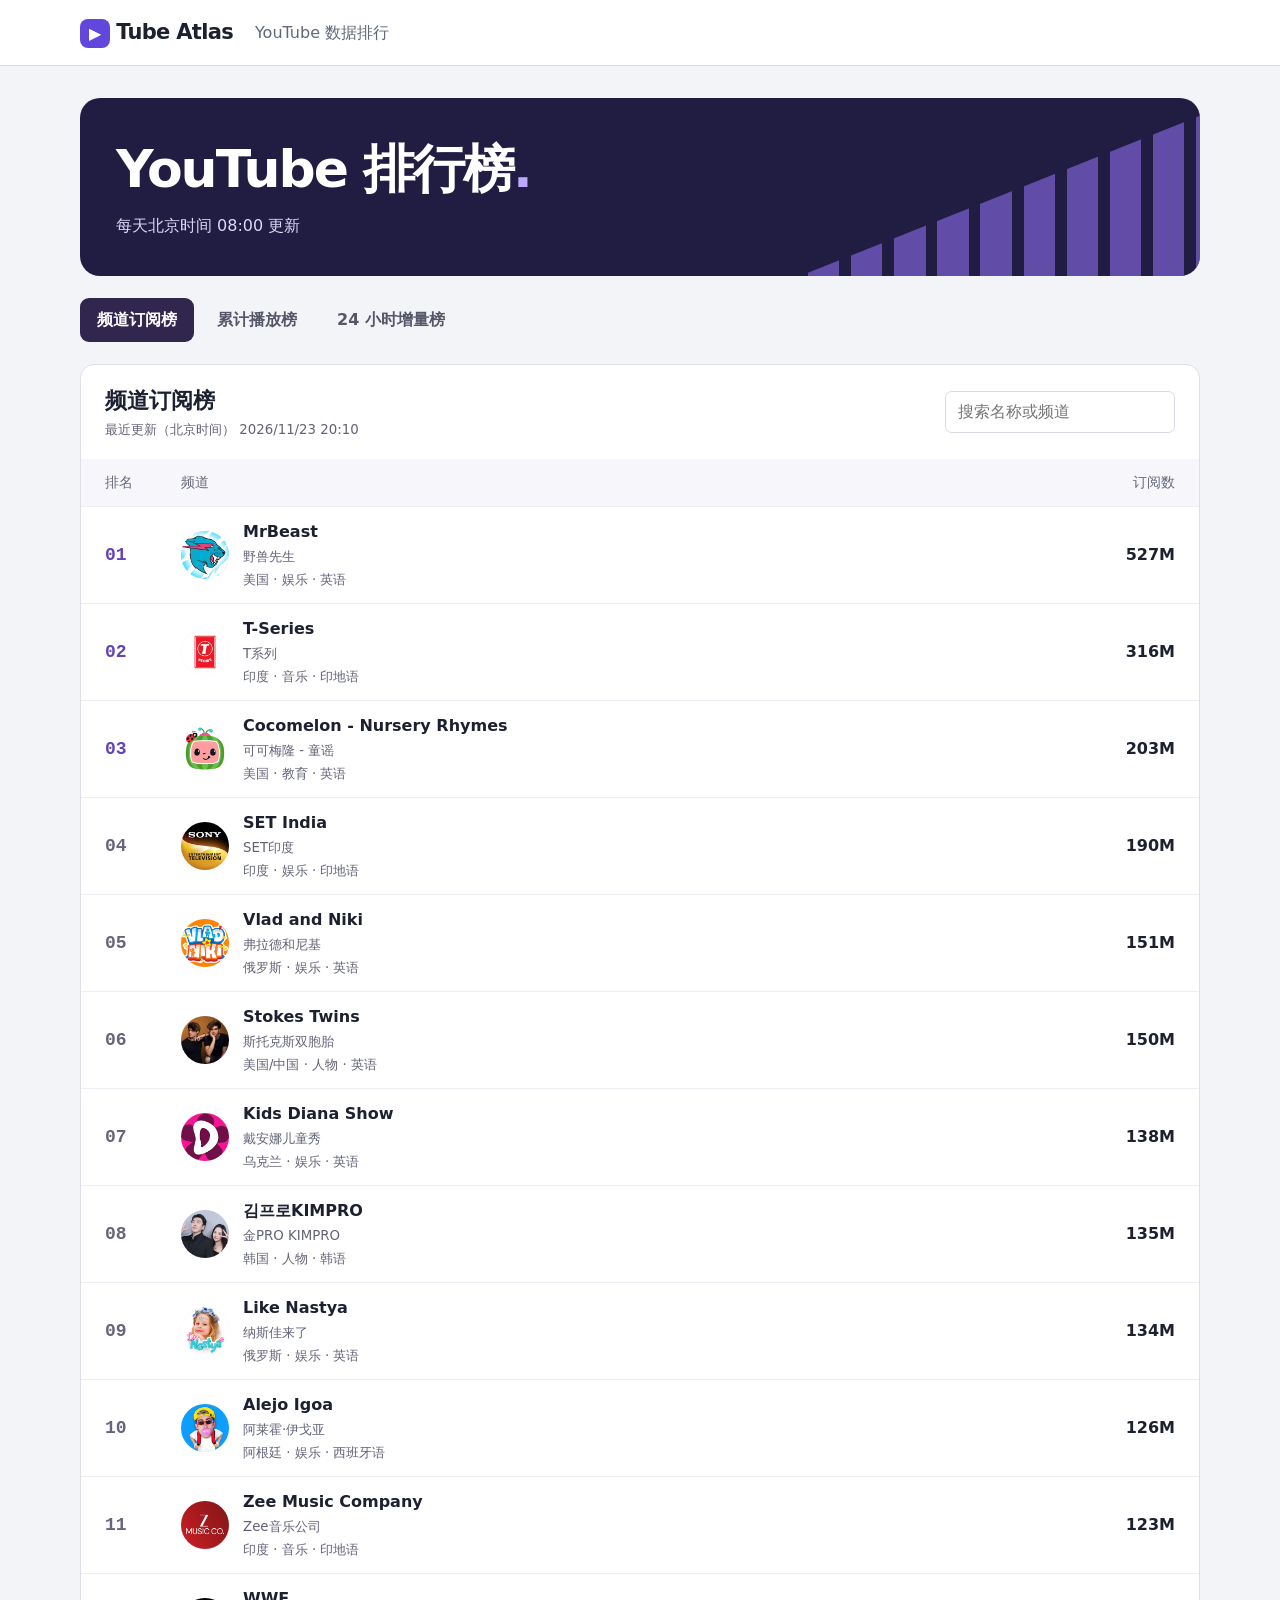
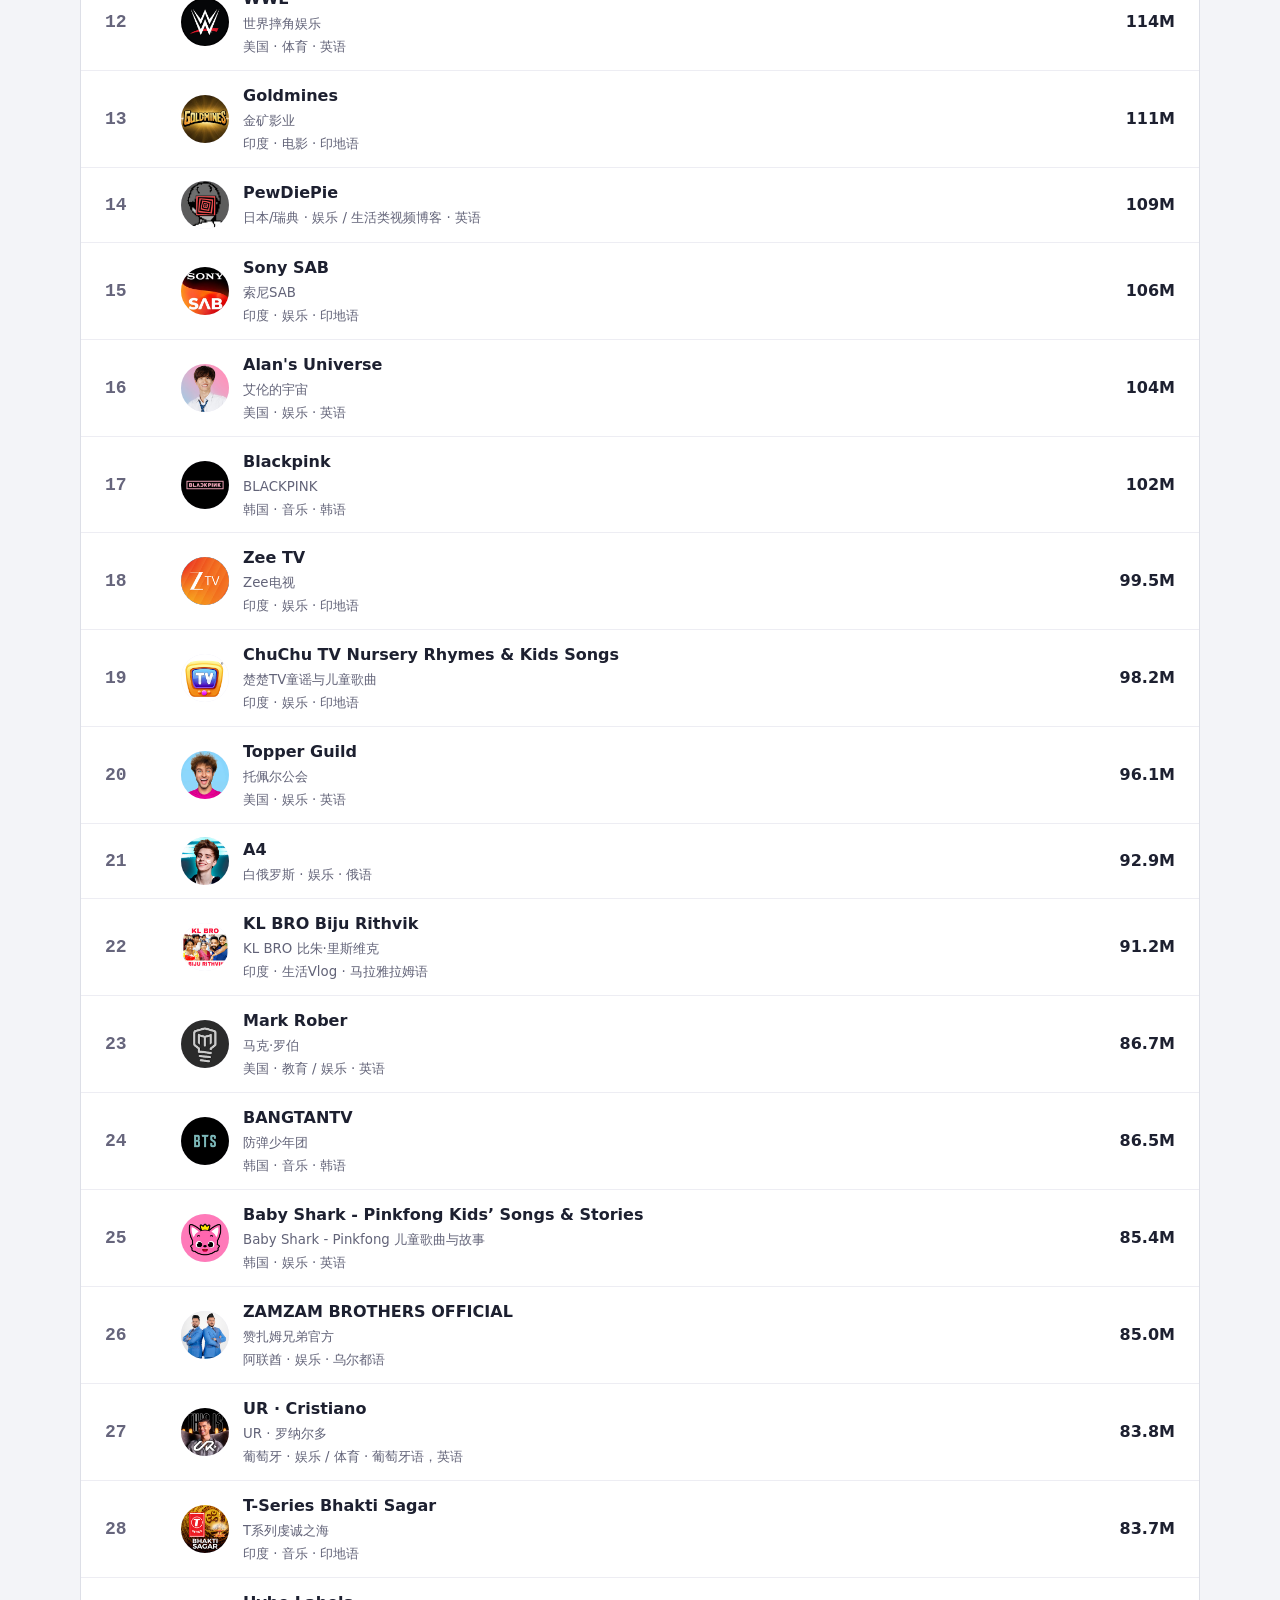
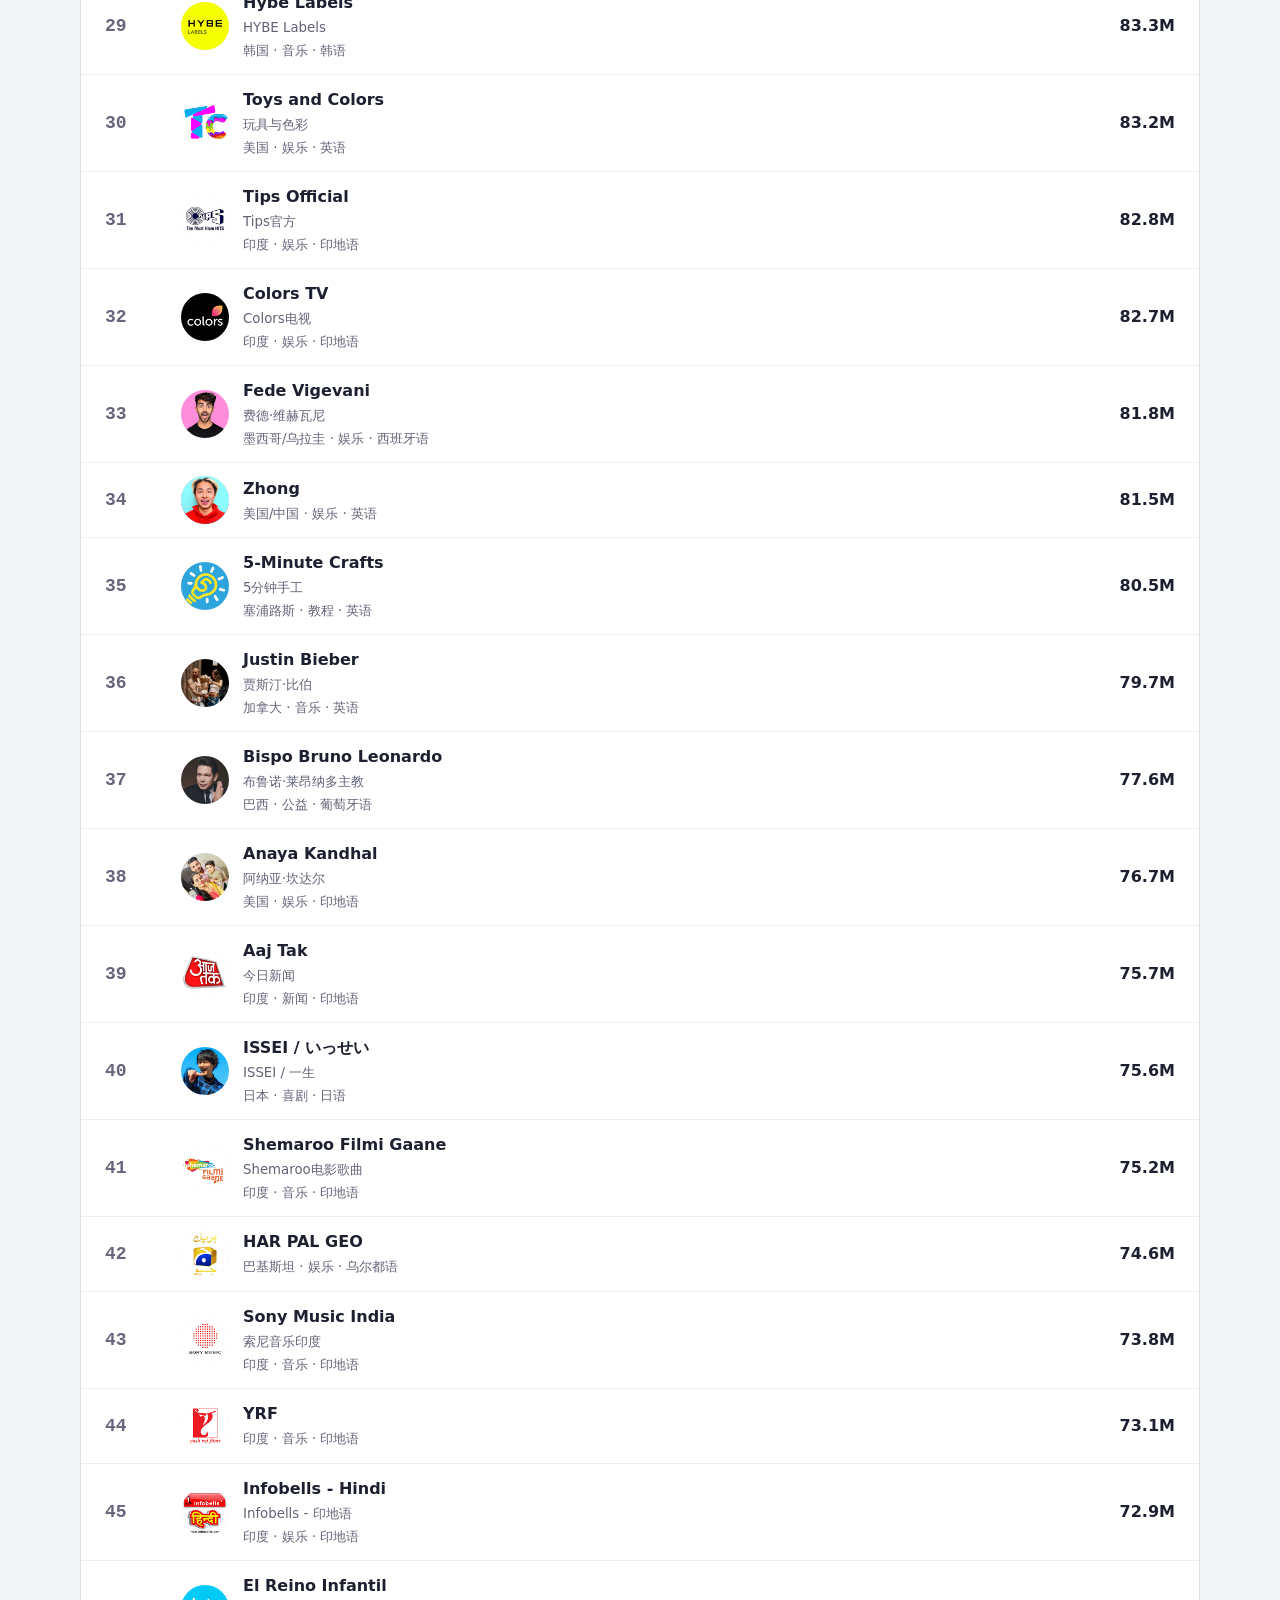
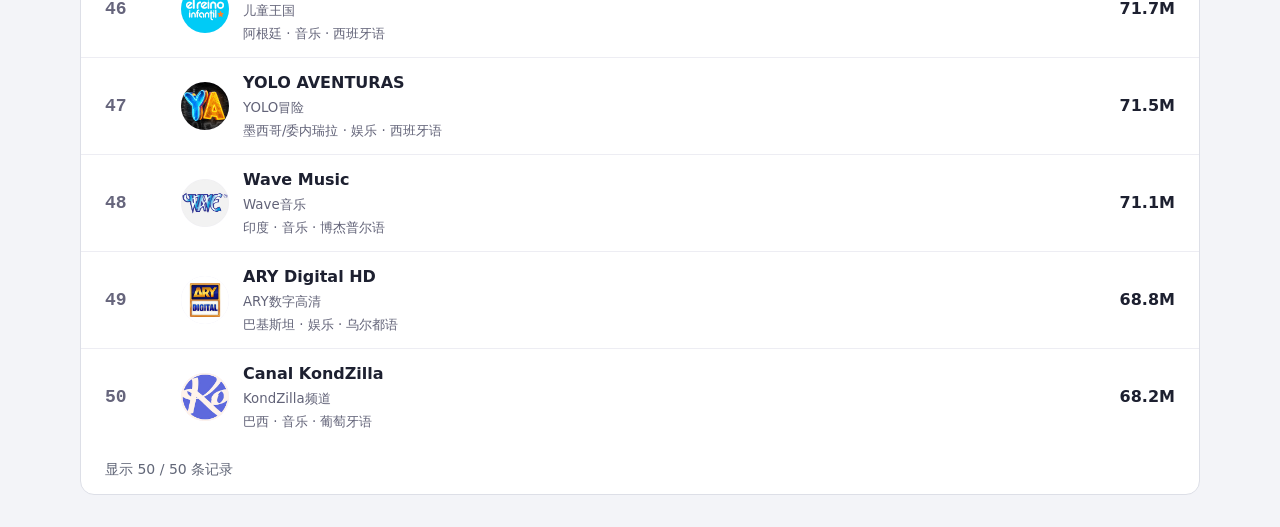
==== index.html @ 56dedc5b "Publish rankings" ====
<!doctype html>
<html lang="zh-CN"><meta charset="utf-8"><meta name="viewport" content="width=device-width,initial-scale=1"><title>Tube Atlas · YouTube 排行榜</title><link rel="stylesheet" href="style.css">
<header><b class="brand"><i>▶</i> Tube Atlas</b><span>YouTube 数据排行</span></header>
<main><section class="intro"><div><h1>YouTube 排行榜<span>.</span></h1><p>每天北京时间 08:00 更新</p></div><div class="bars" aria-hidden="true"></div></section>
<nav aria-label="选择榜单"><button data-board="channels" aria-pressed="true">频道订阅榜</button><button data-board="videos">累计播放榜</button><button data-board="daily">24 小时增量榜</button></nav>
<section class="panel"><div class="tools"><div><h2 id="heading">频道订阅榜</h2><small id="updated"></small></div><input type="search" id="search" aria-label="搜索当前榜单" placeholder="搜索名称或频道"></div><div class="labels"><span>排名</span><span id="itemLabel">频道</span><span id="metric">订阅数</span></div><div id="rows"></div><p role="status" id="status"></p></section></main>
<script src="app.js" defer></script></html>
---- style.css ----
*{box-sizing:border-box}body{margin:0;color:#1d2030;background:#f3f4f8;font:16px/1.5 system-ui,"Microsoft YaHei",sans-serif}header{height:66px;background:white;border-bottom:1px solid #dadce5;display:flex;align-items:center;gap:22px;padding:0 max(5vw,calc((100vw - 1120px)/2));white-space:nowrap}header span,p,#status{color:#626778}.brand{font-size:21px;letter-spacing:-.7px}.brand i{font:16px system-ui;color:white;background:#6247dc;padding:5px 9px;border-radius:8px}main{max-width:1160px;margin:auto;padding:32px 20px}.intro{position:relative;overflow:hidden;isolation:isolate;background:#211c42;color:white;border-radius:20px;padding:32px 36px}.intro p{color:#ddd8f5;margin:6px 0}.intro h1{font-size:clamp(30px,5vw,52px);letter-spacing:-2px;margin:0}.intro h1 span{color:#bda8ff}.bars{position:absolute;z-index:-1;inset:10% 0 0 65%;background:repeating-linear-gradient(90deg,#8466df 0 8%,transparent 8% 11%);clip-path:polygon(0 98%,100% 0,100% 100%,0 100%);opacity:.65}nav{display:flex;gap:6px;margin:22px 0}button,input{font:inherit}button{cursor:pointer;padding:10px 17px;background:transparent;color:#555769;border:0;border-radius:9px;font-weight:600}button[aria-pressed=true]{background:#30264e;color:white}.panel{background:white;border:1px solid #dddfe7;border-radius:14px;overflow:hidden}.tools{padding:19px 24px;display:flex;align-items:center;justify-content:space-between;gap:12px}h2{font-size:22px;margin:0}input{min-width:0;width:230px;border:1px solid #d9dae4;border-radius:7px;padding:8px 12px}.labels,.row{display:grid;grid-template-columns:64px minmax(0,1fr) minmax(112px,18%);gap:12px;align-items:center;padding:13px 24px}.labels{background:#f7f7fb;font-size:14px;color:#67687c}.row{border-top:1px solid #ededf3}.row strong,.labels span:last-child{text-align:right}.row strong{font-variant-numeric:tabular-nums}.rank{font:bold 18px monospace;color:#66657c}.row:nth-child(-n+3) .rank{color:#6443b8}.name{font-weight:650;color:inherit;text-decoration:none;overflow-wrap:anywhere}.name:hover{text-decoration:underline}small{display:block;color:#626378;overflow-wrap:anywhere;margin-top:3px}#status{font-size:14px;padding:0 24px}@media(max-width:620px){main{padding:16px 10px}.intro{padding:22px}.bars{opacity:.25}.tools{align-items:stretch;flex-direction:column}input{width:100%}button{font-size:14px;padding:9px}.row,.labels{padding:11px;grid-template-columns:28px minmax(0,1fr) auto;gap:7px}.row strong{font-size:14px}.rank{font-size:15px}}
.entry{display:flex;align-items:center;gap:14px;min-width:0}
.caption{min-width:0}
.thumb{position:relative;display:grid;place-items:center;flex:none;overflow:hidden;border-radius:7px;background:#eeebfa;color:#665698;font-weight:650}
.thumb img{position:absolute;inset:0;width:100%;height:100%;object-fit:cover}
.avatar{width:48px;height:48px;border-radius:50%}
.cover{width:96px;aspect-ratio:16/9}
@media(max-width:620px){.entry{gap:8px}.avatar{width:32px;height:32px}.cover{width:54px}}
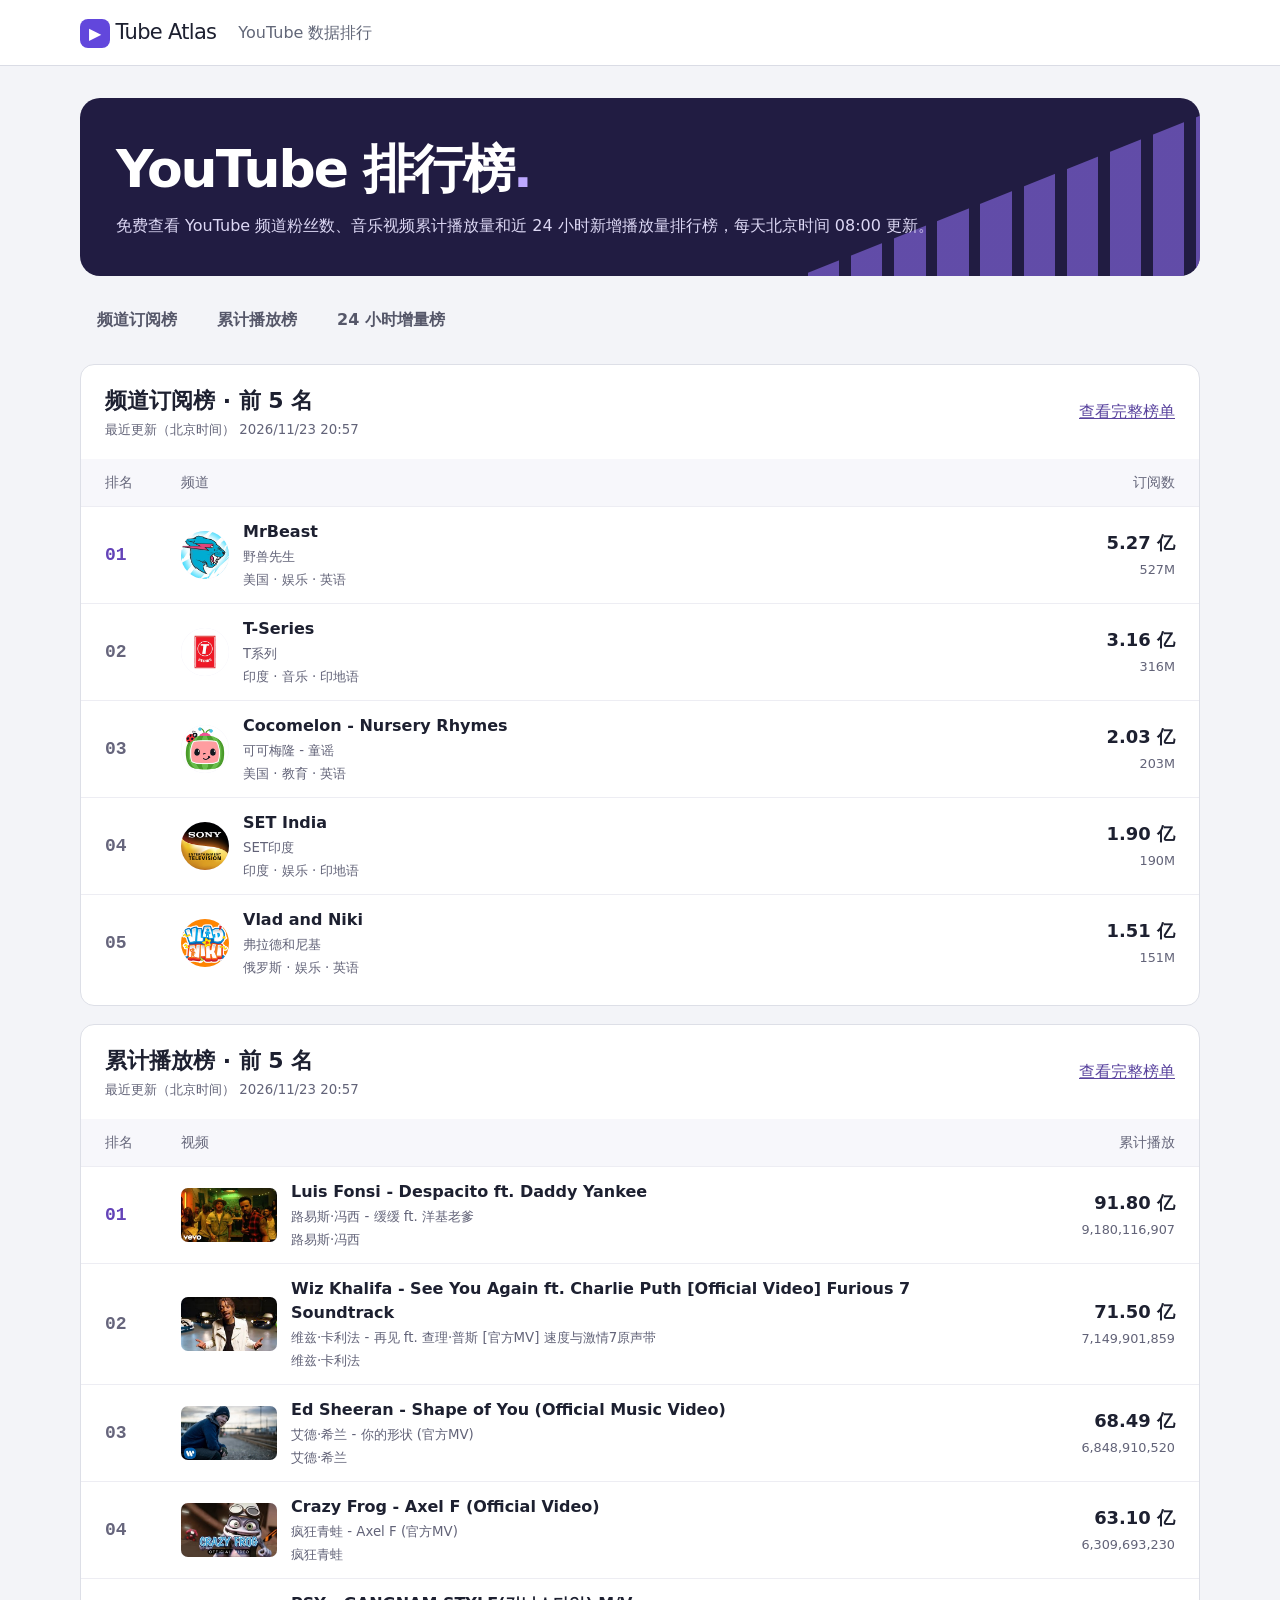
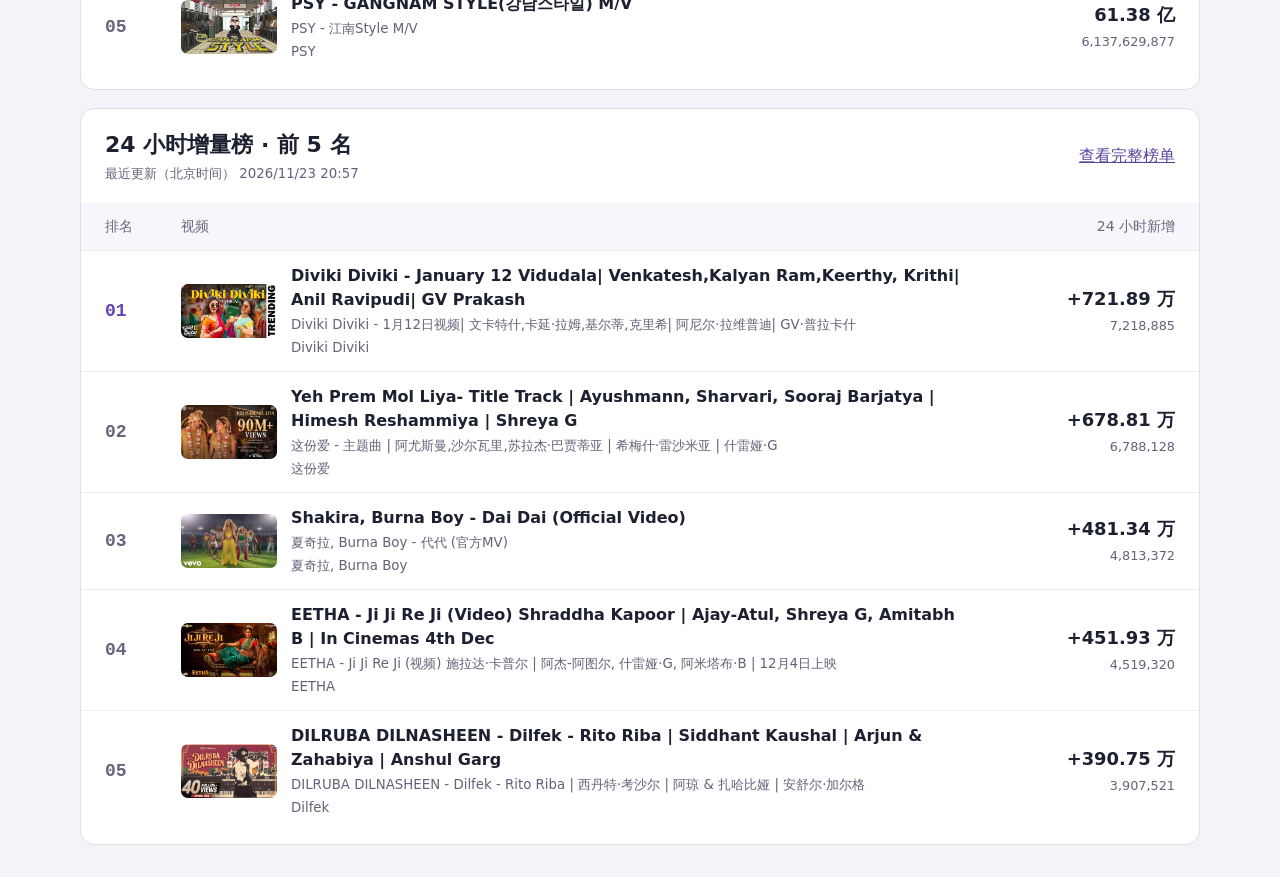
==== commit c9705c27: "Publish rankings" ====
--- a/index.html
+++ b/index.html
@@ -1,7 +1,79 @@
 <!doctype html>
-<html lang="zh-CN"><meta charset="utf-8"><meta name="viewport" content="width=device-width,initial-scale=1"><title>Tube Atlas · YouTube 排行榜</title><link rel="stylesheet" href="style.css">
-<header><b class="brand"><i>▶</i> Tube Atlas</b><span>YouTube 数据排行</span></header>
-<main><section class="intro"><div><h1>YouTube 排行榜<span>.</span></h1><p>每天北京时间 08:00 更新</p></div><div class="bars" aria-hidden="true"></div></section>
-<nav aria-label="选择榜单"><button data-board="channels" aria-pressed="true">频道订阅榜</button><button data-board="videos">累计播放榜</button><button data-board="daily">24 小时增量榜</button></nav>
-<section class="panel"><div class="tools"><div><h2 id="heading">频道订阅榜</h2><small id="updated"></small></div><input type="search" id="search" aria-label="搜索当前榜单" placeholder="搜索名称或频道"></div><div class="labels"><span>排名</span><span id="itemLabel">频道</span><span id="metric">订阅数</span></div><div id="rows"></div><p role="status" id="status"></p></section></main>
-<script src="app.js" defer></script></html>
+<html lang="zh-CN"><head><meta charset="utf-8"><meta name="viewport" content="width=device-width,initial-scale=1">
+<title>YouTube 排行榜｜频道订阅数、音乐视频播放量与每日增量 | Tube Atlas</title><meta name="description" content="免费查看 YouTube 频道粉丝数、音乐视频累计播放量和近 24 小时新增播放量排行榜，每天北京时间 08:00 更新。"><link rel="canonical" href="https://wlsjr.github.io/youtube_rank_site/">
+<link rel="stylesheet" href="style.css"><script src="app.js" defer></script></head><body>
+<header><a class="brand" href="./"><i>▶</i> Tube Atlas</a><span>YouTube 数据排行</span></header><main>
+<section class="intro"><div><h1>YouTube 排行榜<span>.</span></h1><p>免费查看 YouTube 频道粉丝数、音乐视频累计播放量和近 24 小时新增播放量排行榜，每天北京时间 08:00 更新。</p></div><div class="bars" aria-hidden="true"></div></section>
+<nav aria-label="选择榜单"><a href="channels.html">频道订阅榜</a><a href="videos.html">累计播放榜</a><a href="daily.html">24 小时增量榜</a></nav><section class="panel"><div class="tools"><div><h2><a href="channels.html">频道订阅榜 · 前 5 名</a></h2>
+<small>最近更新（北京时间） <time datetime="2026-11-23T20:57:38+08:00">2026/11/23 20:57</time></small></div>
+<a href="channels.html">查看完整榜单</a></div>
+<div class="labels"><span>排名</span><span>频道</span><span>订阅数</span></div>
+<div class="row" data-channel="">
+<span class="rank">01</span><div class="entry"><div class="thumb avatar" aria-hidden="true">M<img src="data/thumbnails/channel-6a0622ac8edcf975d801ad58.jpg" alt="" loading="lazy"></div>
+<div class="caption"><a class="name" href="https://www.youtube.com/@MrBeast" target="_blank" rel="noopener noreferrer">MrBeast</a><small>野兽先生</small><small>美国 · 娱乐 · 英语</small></div></div>
+<div class="count"><strong>5.27 亿</strong><small>527M</small></div></div>
+<div class="row" data-channel="">
+<span class="rank">02</span><div class="entry"><div class="thumb avatar" aria-hidden="true">T<img src="data/thumbnails/channel-6ce5dccecdb22fa723e757ac.jpg" alt="" loading="lazy"></div>
+<div class="caption"><a class="name" href="https://www.youtube.com/@tseries" target="_blank" rel="noopener noreferrer">T-Series</a><small>T系列</small><small>印度 · 音乐 · 印地语</small></div></div>
+<div class="count"><strong>3.16 亿</strong><small>316M</small></div></div>
+<div class="row" data-channel="">
+<span class="rank">03</span><div class="entry"><div class="thumb avatar" aria-hidden="true">C<img src="data/thumbnails/channel-a4a01a11a5d1d0c3b07e0355.jpg" alt="" loading="lazy"></div>
+<div class="caption"><a class="name" href="https://www.youtube.com/@CoComelon" target="_blank" rel="noopener noreferrer">Cocomelon - Nursery Rhymes</a><small>可可梅隆 - 童谣</small><small>美国 · 教育 · 英语</small></div></div>
+<div class="count"><strong>2.03 亿</strong><small>203M</small></div></div>
+<div class="row" data-channel="">
+<span class="rank">04</span><div class="entry"><div class="thumb avatar" aria-hidden="true">S<img src="data/thumbnails/channel-6cba445782b9375e6d593bc7.jpg" alt="" loading="lazy"></div>
+<div class="caption"><a class="name" href="https://www.youtube.com/@SETIndia" target="_blank" rel="noopener noreferrer">SET India</a><small>SET印度</small><small>印度 · 娱乐 · 印地语</small></div></div>
+<div class="count"><strong>1.90 亿</strong><small>190M</small></div></div>
+<div class="row" data-channel="">
+<span class="rank">05</span><div class="entry"><div class="thumb avatar" aria-hidden="true">V<img src="data/thumbnails/channel-657c133d3f1ffd015ac3aab5.jpg" alt="" loading="lazy"></div>
+<div class="caption"><a class="name" href="https://www.youtube.com/@VladandNiki" target="_blank" rel="noopener noreferrer">Vlad and Niki</a><small>弗拉德和尼基</small><small>俄罗斯 · 娱乐 · 英语</small></div></div>
+<div class="count"><strong>1.51 亿</strong><small>151M</small></div></div>
+<p class="status" role="status"></p></section><section class="panel"><div class="tools"><div><h2><a href="videos.html">累计播放榜 · 前 5 名</a></h2>
+<small>最近更新（北京时间） <time datetime="2026-11-23T20:57:40+08:00">2026/11/23 20:57</time></small></div>
+<a href="videos.html">查看完整榜单</a></div>
+<div class="labels"><span>排名</span><span>视频</span><span>累计播放</span></div>
+<div class="row" data-channel="Luis Fonsi">
+<span class="rank">01</span><div class="entry"><div class="thumb cover" aria-hidden="true">L<img src="data/thumbnails/video-kJQP7kiw5Fk.jpg" alt="" loading="lazy"></div>
+<div class="caption"><a class="name" href="https://www.youtube.com/watch?v=kJQP7kiw5Fk" target="_blank" rel="noopener noreferrer">Luis Fonsi - Despacito ft. Daddy Yankee</a><small>路易斯·冯西 - 缓缓 ft. 洋基老爹</small><small>路易斯·冯西</small></div></div>
+<div class="count"><strong>91.80 亿</strong><small>9,180,116,907</small></div></div>
+<div class="row" data-channel="Wiz Khalifa">
+<span class="rank">02</span><div class="entry"><div class="thumb cover" aria-hidden="true">W<img src="data/thumbnails/video-RgKAFK5djSk.jpg" alt="" loading="lazy"></div>
+<div class="caption"><a class="name" href="https://www.youtube.com/watch?v=RgKAFK5djSk" target="_blank" rel="noopener noreferrer">Wiz Khalifa - See You Again ft. Charlie Puth [Official Video] Furious 7 Soundtrack</a><small>维兹·卡利法 - 再见 ft. 查理·普斯 [官方MV] 速度与激情7原声带</small><small>维兹·卡利法</small></div></div>
+<div class="count"><strong>71.50 亿</strong><small>7,149,901,859</small></div></div>
+<div class="row" data-channel="Ed Sheeran">
+<span class="rank">03</span><div class="entry"><div class="thumb cover" aria-hidden="true">E<img src="data/thumbnails/video-JGwWNGJdvx8.jpg" alt="" loading="lazy"></div>
+<div class="caption"><a class="name" href="https://www.youtube.com/watch?v=JGwWNGJdvx8" target="_blank" rel="noopener noreferrer">Ed Sheeran - Shape of You (Official Music Video)</a><small>艾德·希兰 - 你的形状 (官方MV)</small><small>艾德·希兰</small></div></div>
+<div class="count"><strong>68.49 亿</strong><small>6,848,910,520</small></div></div>
+<div class="row" data-channel="Crazy Frog">
+<span class="rank">04</span><div class="entry"><div class="thumb cover" aria-hidden="true">C<img src="data/thumbnails/video-k85mRPqvMbE.jpg" alt="" loading="lazy"></div>
+<div class="caption"><a class="name" href="https://www.youtube.com/watch?v=k85mRPqvMbE" target="_blank" rel="noopener noreferrer">Crazy Frog - Axel F (Official Video)</a><small>疯狂青蛙 - Axel F (官方MV)</small><small>疯狂青蛙</small></div></div>
+<div class="count"><strong>63.10 亿</strong><small>6,309,693,230</small></div></div>
+<div class="row" data-channel="PSY">
+<span class="rank">05</span><div class="entry"><div class="thumb cover" aria-hidden="true">P<img src="data/thumbnails/video-9bZkp7q19f0.jpg" alt="" loading="lazy"></div>
+<div class="caption"><a class="name" href="https://www.youtube.com/watch?v=9bZkp7q19f0" target="_blank" rel="noopener noreferrer">PSY - GANGNAM STYLE(강남스타일) M/V</a><small>PSY - 江南Style M/V</small><small>PSY</small></div></div>
+<div class="count"><strong>61.38 亿</strong><small>6,137,629,877</small></div></div>
+<p class="status" role="status"></p></section><section class="panel"><div class="tools"><div><h2><a href="daily.html">24 小时增量榜 · 前 5 名</a></h2>
+<small>最近更新（北京时间） <time datetime="2026-11-23T20:57:41+08:00">2026/11/23 20:57</time></small></div>
+<a href="daily.html">查看完整榜单</a></div>
+<div class="labels"><span>排名</span><span>视频</span><span>24 小时新增</span></div>
+<div class="row" data-channel="Diviki Diviki">
+<span class="rank">01</span><div class="entry"><div class="thumb cover" aria-hidden="true">D<img src="data/thumbnails/video-UckZ7N_Zt28.jpg" alt="" loading="lazy"></div>
+<div class="caption"><a class="name" href="https://www.youtube.com/watch?v=UckZ7N_Zt28" target="_blank" rel="noopener noreferrer">Diviki Diviki - January 12 Vidudala| Venkatesh,Kalyan Ram,Keerthy, Krithi| Anil Ravipudi| GV Prakash</a><small>Diviki Diviki - 1月12日视频| 文卡特什,卡延·拉姆,基尔蒂,克里希| 阿尼尔·拉维普迪| GV·普拉卡什</small><small>Diviki Diviki</small></div></div>
+<div class="count"><strong>+721.89 万</strong><small>7,218,885</small></div></div>
+<div class="row" data-channel="Yeh Prem Mol Liya">
+<span class="rank">02</span><div class="entry"><div class="thumb cover" aria-hidden="true">Y<img src="data/thumbnails/video-sPEcx5UBh6M.jpg" alt="" loading="lazy"></div>
+<div class="caption"><a class="name" href="https://www.youtube.com/watch?v=sPEcx5UBh6M" target="_blank" rel="noopener noreferrer">Yeh Prem Mol Liya- Title Track | Ayushmann, Sharvari, Sooraj Barjatya | Himesh Reshammiya | Shreya G</a><small>这份爱 - 主题曲 | 阿尤斯曼,沙尔瓦里,苏拉杰·巴贾蒂亚 | 希梅什·雷沙米亚 | 什雷娅·G</small><small>这份爱</small></div></div>
+<div class="count"><strong>+678.81 万</strong><small>6,788,128</small></div></div>
+<div class="row" data-channel="Shakira, Burna Boy">
+<span class="rank">03</span><div class="entry"><div class="thumb cover" aria-hidden="true">S<img src="data/thumbnails/video-fcnDmrtj6Sk.jpg" alt="" loading="lazy"></div>
+<div class="caption"><a class="name" href="https://www.youtube.com/watch?v=fcnDmrtj6Sk" target="_blank" rel="noopener noreferrer">Shakira, Burna Boy - Dai Dai (Official Video)</a><small>夏奇拉, Burna Boy - 代代 (官方MV)</small><small>夏奇拉, Burna Boy</small></div></div>
+<div class="count"><strong>+481.34 万</strong><small>4,813,372</small></div></div>
+<div class="row" data-channel="EETHA">
+<span class="rank">04</span><div class="entry"><div class="thumb cover" aria-hidden="true">E<img src="data/thumbnails/video-0HPTMnDgH5U.jpg" alt="" loading="lazy"></div>
+<div class="caption"><a class="name" href="https://www.youtube.com/watch?v=0HPTMnDgH5U" target="_blank" rel="noopener noreferrer">EETHA - Ji Ji Re Ji (Video) Shraddha Kapoor | Ajay-Atul, Shreya G, Amitabh B | In Cinemas 4th Dec</a><small>EETHA - Ji Ji Re Ji (视频) 施拉达·卡普尔 | 阿杰-阿图尔, 什雷娅·G, 阿米塔布·B | 12月4日上映</small><small>EETHA</small></div></div>
+<div class="count"><strong>+451.93 万</strong><small>4,519,320</small></div></div>
+<div class="row" data-channel="Dilfek">
+<span class="rank">05</span><div class="entry"><div class="thumb cover" aria-hidden="true">D<img src="data/thumbnails/video-Ddm7VUgw5Vw.jpg" alt="" loading="lazy"></div>
+<div class="caption"><a class="name" href="https://www.youtube.com/watch?v=Ddm7VUgw5Vw" target="_blank" rel="noopener noreferrer">DILRUBA DILNASHEEN - Dilfek - Rito Riba | Siddhant Kaushal | Arjun &amp; Zahabiya | Anshul Garg</a><small>DILRUBA DILNASHEEN - Dilfek - Rito Riba | 西丹特·考沙尔 | 阿琼 &amp; 扎哈比娅 | 安舒尔·加尔格</small><small>Dilfek</small></div></div>
+<div class="count"><strong>+390.75 万</strong><small>3,907,521</small></div></div>
+<p class="status" role="status"></p></section></main></body></html>
--- a/style.css
+++ b/style.css
@@ -1,8 +1,20 @@
 *{box-sizing:border-box}body{margin:0;color:#1d2030;background:#f3f4f8;font:16px/1.5 system-ui,"Microsoft YaHei",sans-serif}header{height:66px;background:white;border-bottom:1px solid #dadce5;display:flex;align-items:center;gap:22px;padding:0 max(5vw,calc((100vw - 1120px)/2));white-space:nowrap}header span,p,#status{color:#626778}.brand{font-size:21px;letter-spacing:-.7px}.brand i{font:16px system-ui;color:white;background:#6247dc;padding:5px 9px;border-radius:8px}main{max-width:1160px;margin:auto;padding:32px 20px}.intro{position:relative;overflow:hidden;isolation:isolate;background:#211c42;color:white;border-radius:20px;padding:32px 36px}.intro p{color:#ddd8f5;margin:6px 0}.intro h1{font-size:clamp(30px,5vw,52px);letter-spacing:-2px;margin:0}.intro h1 span{color:#bda8ff}.bars{position:absolute;z-index:-1;inset:10% 0 0 65%;background:repeating-linear-gradient(90deg,#8466df 0 8%,transparent 8% 11%);clip-path:polygon(0 98%,100% 0,100% 100%,0 100%);opacity:.65}nav{display:flex;gap:6px;margin:22px 0}button,input{font:inherit}button{cursor:pointer;padding:10px 17px;background:transparent;color:#555769;border:0;border-radius:9px;font-weight:600}button[aria-pressed=true]{background:#30264e;color:white}.panel{background:white;border:1px solid #dddfe7;border-radius:14px;overflow:hidden}.tools{padding:19px 24px;display:flex;align-items:center;justify-content:space-between;gap:12px}h2{font-size:22px;margin:0}input{min-width:0;width:230px;border:1px solid #d9dae4;border-radius:7px;padding:8px 12px}.labels,.row{display:grid;grid-template-columns:64px minmax(0,1fr) minmax(112px,18%);gap:12px;align-items:center;padding:13px 24px}.labels{background:#f7f7fb;font-size:14px;color:#67687c}.row{border-top:1px solid #ededf3}.row strong,.labels span:last-child{text-align:right}.row strong{font-variant-numeric:tabular-nums}.rank{font:bold 18px monospace;color:#66657c}.row:nth-child(-n+3) .rank{color:#6443b8}.name{font-weight:650;color:inherit;text-decoration:none;overflow-wrap:anywhere}.name:hover{text-decoration:underline}small{display:block;color:#626378;overflow-wrap:anywhere;margin-top:3px}#status{font-size:14px;padding:0 24px}@media(max-width:620px){main{padding:16px 10px}.intro{padding:22px}.bars{opacity:.25}.tools{align-items:stretch;flex-direction:column}input{width:100%}button{font-size:14px;padding:9px}.row,.labels{padding:11px;grid-template-columns:28px minmax(0,1fr) auto;gap:7px}.row strong{font-size:14px}.rank{font-size:15px}}
 .entry{display:flex;align-items:center;gap:14px;min-width:0}
 .caption{min-width:0}
+.count{text-align:right;white-space:nowrap;font-variant-numeric:tabular-nums}
+.count strong{font-size:1.12rem}
+.count small{font-size:.8rem}
 .thumb{position:relative;display:grid;place-items:center;flex:none;overflow:hidden;border-radius:7px;background:#eeebfa;color:#665698;font-weight:650}
 .thumb img{position:absolute;inset:0;width:100%;height:100%;object-fit:cover}
 .avatar{width:48px;height:48px;border-radius:50%}
 .cover{width:96px;aspect-ratio:16/9}
 @media(max-width:620px){.entry{gap:8px}.avatar{width:32px;height:32px}.cover{width:54px}}
+nav a{padding:10px 17px;border-radius:9px;color:#555769;font-weight:600;text-decoration:none}
+nav a[aria-current=page]{background:#30264e;color:white}
+nav a:hover,.tools a:hover{text-decoration:underline}
+header a,.tools h2 a{color:inherit;text-decoration:none}
+.tools>a{color:#59439e}
+.panel+.panel{margin-top:18px}
+.status{font-size:14px;padding:0 24px}
+.row[hidden]{display:none}
+@media(max-width:620px){nav a{font-size:14px;padding:9px}.intro h1{overflow-wrap:anywhere}}
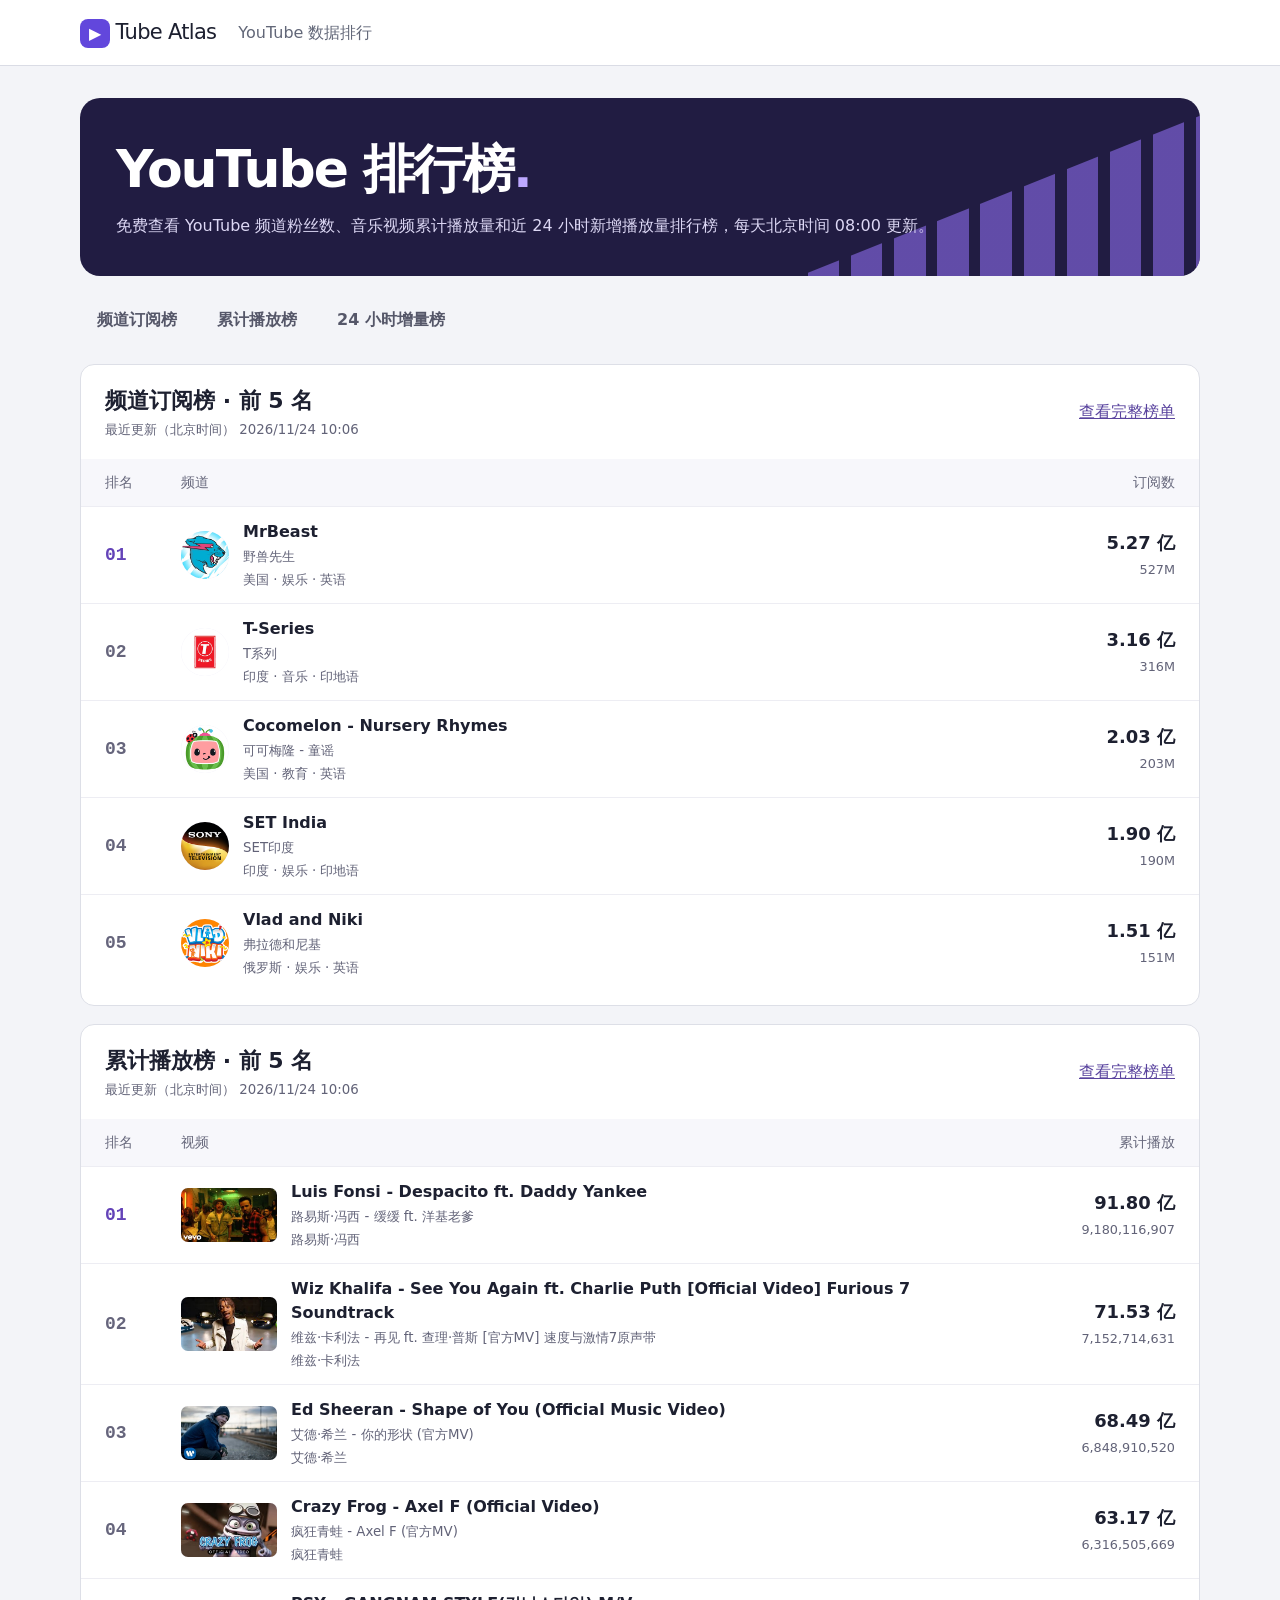
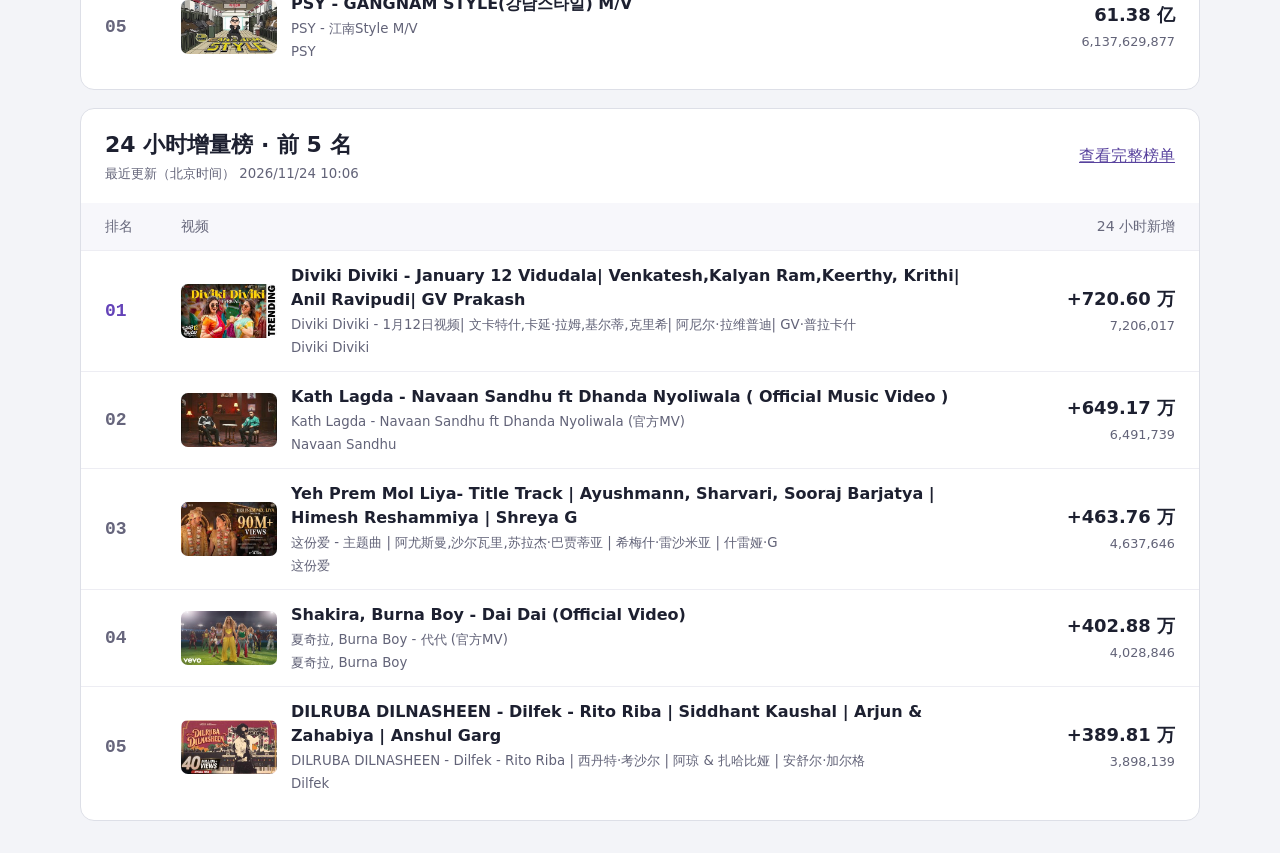
==== commit 0aa90b98: "Publish rankings" ====
--- a/index.html
+++ b/index.html
@@ -5,7 +5,7 @@
 <header><a class="brand" href="./"><i>▶</i> Tube Atlas</a><span>YouTube 数据排行</span></header><main>
 <section class="intro"><div><h1>YouTube 排行榜<span>.</span></h1><p>免费查看 YouTube 频道粉丝数、音乐视频累计播放量和近 24 小时新增播放量排行榜，每天北京时间 08:00 更新。</p></div><div class="bars" aria-hidden="true"></div></section>
 <nav aria-label="选择榜单"><a href="channels.html">频道订阅榜</a><a href="videos.html">累计播放榜</a><a href="daily.html">24 小时增量榜</a></nav><section class="panel"><div class="tools"><div><h2><a href="channels.html">频道订阅榜 · 前 5 名</a></h2>
-<small>最近更新（北京时间） <time datetime="2026-11-23T20:57:38+08:00">2026/11/23 20:57</time></small></div>
+<small>最近更新（北京时间） <time datetime="2026-11-24T10:06:15+08:00">2026/11/24 10:06</time></small></div>
 <a href="channels.html">查看完整榜单</a></div>
 <div class="labels"><span>排名</span><span>频道</span><span>订阅数</span></div>
 <div class="row" data-channel="">
@@ -29,7 +29,7 @@
 <div class="caption"><a class="name" href="https://www.youtube.com/@VladandNiki" target="_blank" rel="noopener noreferrer">Vlad and Niki</a><small>弗拉德和尼基</small><small>俄罗斯 · 娱乐 · 英语</small></div></div>
 <div class="count"><strong>1.51 亿</strong><small>151M</small></div></div>
 <p class="status" role="status"></p></section><section class="panel"><div class="tools"><div><h2><a href="videos.html">累计播放榜 · 前 5 名</a></h2>
-<small>最近更新（北京时间） <time datetime="2026-11-23T20:57:40+08:00">2026/11/23 20:57</time></small></div>
+<small>最近更新（北京时间） <time datetime="2026-11-24T10:06:16+08:00">2026/11/24 10:06</time></small></div>
 <a href="videos.html">查看完整榜单</a></div>
 <div class="labels"><span>排名</span><span>视频</span><span>累计播放</span></div>
 <div class="row" data-channel="Luis Fonsi">
@@ -39,7 +39,7 @@
 <div class="row" data-channel="Wiz Khalifa">
 <span class="rank">02</span><div class="entry"><div class="thumb cover" aria-hidden="true">W<img src="data/thumbnails/video-RgKAFK5djSk.jpg" alt="" loading="lazy"></div>
 <div class="caption"><a class="name" href="https://www.youtube.com/watch?v=RgKAFK5djSk" target="_blank" rel="noopener noreferrer">Wiz Khalifa - See You Again ft. Charlie Puth [Official Video] Furious 7 Soundtrack</a><small>维兹·卡利法 - 再见 ft. 查理·普斯 [官方MV] 速度与激情7原声带</small><small>维兹·卡利法</small></div></div>
-<div class="count"><strong>71.50 亿</strong><small>7,149,901,859</small></div></div>
+<div class="count"><strong>71.53 亿</strong><small>7,152,714,631</small></div></div>
 <div class="row" data-channel="Ed Sheeran">
 <span class="rank">03</span><div class="entry"><div class="thumb cover" aria-hidden="true">E<img src="data/thumbnails/video-JGwWNGJdvx8.jpg" alt="" loading="lazy"></div>
 <div class="caption"><a class="name" href="https://www.youtube.com/watch?v=JGwWNGJdvx8" target="_blank" rel="noopener noreferrer">Ed Sheeran - Shape of You (Official Music Video)</a><small>艾德·希兰 - 你的形状 (官方MV)</small><small>艾德·希兰</small></div></div>
@@ -47,33 +47,33 @@
 <div class="row" data-channel="Crazy Frog">
 <span class="rank">04</span><div class="entry"><div class="thumb cover" aria-hidden="true">C<img src="data/thumbnails/video-k85mRPqvMbE.jpg" alt="" loading="lazy"></div>
 <div class="caption"><a class="name" href="https://www.youtube.com/watch?v=k85mRPqvMbE" target="_blank" rel="noopener noreferrer">Crazy Frog - Axel F (Official Video)</a><small>疯狂青蛙 - Axel F (官方MV)</small><small>疯狂青蛙</small></div></div>
-<div class="count"><strong>63.10 亿</strong><small>6,309,693,230</small></div></div>
+<div class="count"><strong>63.17 亿</strong><small>6,316,505,669</small></div></div>
 <div class="row" data-channel="PSY">
 <span class="rank">05</span><div class="entry"><div class="thumb cover" aria-hidden="true">P<img src="data/thumbnails/video-9bZkp7q19f0.jpg" alt="" loading="lazy"></div>
 <div class="caption"><a class="name" href="https://www.youtube.com/watch?v=9bZkp7q19f0" target="_blank" rel="noopener noreferrer">PSY - GANGNAM STYLE(강남스타일) M/V</a><small>PSY - 江南Style M/V</small><small>PSY</small></div></div>
 <div class="count"><strong>61.38 亿</strong><small>6,137,629,877</small></div></div>
 <p class="status" role="status"></p></section><section class="panel"><div class="tools"><div><h2><a href="daily.html">24 小时增量榜 · 前 5 名</a></h2>
-<small>最近更新（北京时间） <time datetime="2026-11-23T20:57:41+08:00">2026/11/23 20:57</time></small></div>
+<small>最近更新（北京时间） <time datetime="2026-11-24T10:06:21+08:00">2026/11/24 10:06</time></small></div>
 <a href="daily.html">查看完整榜单</a></div>
 <div class="labels"><span>排名</span><span>视频</span><span>24 小时新增</span></div>
 <div class="row" data-channel="Diviki Diviki">
 <span class="rank">01</span><div class="entry"><div class="thumb cover" aria-hidden="true">D<img src="data/thumbnails/video-UckZ7N_Zt28.jpg" alt="" loading="lazy"></div>
 <div class="caption"><a class="name" href="https://www.youtube.com/watch?v=UckZ7N_Zt28" target="_blank" rel="noopener noreferrer">Diviki Diviki - January 12 Vidudala| Venkatesh,Kalyan Ram,Keerthy, Krithi| Anil Ravipudi| GV Prakash</a><small>Diviki Diviki - 1月12日视频| 文卡特什,卡延·拉姆,基尔蒂,克里希| 阿尼尔·拉维普迪| GV·普拉卡什</small><small>Diviki Diviki</small></div></div>
-<div class="count"><strong>+721.89 万</strong><small>7,218,885</small></div></div>
+<div class="count"><strong>+720.60 万</strong><small>7,206,017</small></div></div>
+<div class="row" data-channel="Navaan Sandhu">
+<span class="rank">02</span><div class="entry"><div class="thumb cover" aria-hidden="true">K<img src="data/thumbnails/video-nMozMETeCyw.jpg" alt="" loading="lazy"></div>
+<div class="caption"><a class="name" href="https://www.youtube.com/watch?v=nMozMETeCyw" target="_blank" rel="noopener noreferrer">Kath Lagda - Navaan Sandhu ft Dhanda Nyoliwala ( Official Music Video )</a><small>Kath Lagda - Navaan Sandhu ft Dhanda Nyoliwala (官方MV)</small><small>Navaan Sandhu</small></div></div>
+<div class="count"><strong>+649.17 万</strong><small>6,491,739</small></div></div>
 <div class="row" data-channel="Yeh Prem Mol Liya">
-<span class="rank">02</span><div class="entry"><div class="thumb cover" aria-hidden="true">Y<img src="data/thumbnails/video-sPEcx5UBh6M.jpg" alt="" loading="lazy"></div>
+<span class="rank">03</span><div class="entry"><div class="thumb cover" aria-hidden="true">Y<img src="data/thumbnails/video-sPEcx5UBh6M.jpg" alt="" loading="lazy"></div>
 <div class="caption"><a class="name" href="https://www.youtube.com/watch?v=sPEcx5UBh6M" target="_blank" rel="noopener noreferrer">Yeh Prem Mol Liya- Title Track | Ayushmann, Sharvari, Sooraj Barjatya | Himesh Reshammiya | Shreya G</a><small>这份爱 - 主题曲 | 阿尤斯曼,沙尔瓦里,苏拉杰·巴贾蒂亚 | 希梅什·雷沙米亚 | 什雷娅·G</small><small>这份爱</small></div></div>
-<div class="count"><strong>+678.81 万</strong><small>6,788,128</small></div></div>
+<div class="count"><strong>+463.76 万</strong><small>4,637,646</small></div></div>
 <div class="row" data-channel="Shakira, Burna Boy">
-<span class="rank">03</span><div class="entry"><div class="thumb cover" aria-hidden="true">S<img src="data/thumbnails/video-fcnDmrtj6Sk.jpg" alt="" loading="lazy"></div>
+<span class="rank">04</span><div class="entry"><div class="thumb cover" aria-hidden="true">S<img src="data/thumbnails/video-fcnDmrtj6Sk.jpg" alt="" loading="lazy"></div>
 <div class="caption"><a class="name" href="https://www.youtube.com/watch?v=fcnDmrtj6Sk" target="_blank" rel="noopener noreferrer">Shakira, Burna Boy - Dai Dai (Official Video)</a><small>夏奇拉, Burna Boy - 代代 (官方MV)</small><small>夏奇拉, Burna Boy</small></div></div>
-<div class="count"><strong>+481.34 万</strong><small>4,813,372</small></div></div>
-<div class="row" data-channel="EETHA">
-<span class="rank">04</span><div class="entry"><div class="thumb cover" aria-hidden="true">E<img src="data/thumbnails/video-0HPTMnDgH5U.jpg" alt="" loading="lazy"></div>
-<div class="caption"><a class="name" href="https://www.youtube.com/watch?v=0HPTMnDgH5U" target="_blank" rel="noopener noreferrer">EETHA - Ji Ji Re Ji (Video) Shraddha Kapoor | Ajay-Atul, Shreya G, Amitabh B | In Cinemas 4th Dec</a><small>EETHA - Ji Ji Re Ji (视频) 施拉达·卡普尔 | 阿杰-阿图尔, 什雷娅·G, 阿米塔布·B | 12月4日上映</small><small>EETHA</small></div></div>
-<div class="count"><strong>+451.93 万</strong><small>4,519,320</small></div></div>
+<div class="count"><strong>+402.88 万</strong><small>4,028,846</small></div></div>
 <div class="row" data-channel="Dilfek">
 <span class="rank">05</span><div class="entry"><div class="thumb cover" aria-hidden="true">D<img src="data/thumbnails/video-Ddm7VUgw5Vw.jpg" alt="" loading="lazy"></div>
 <div class="caption"><a class="name" href="https://www.youtube.com/watch?v=Ddm7VUgw5Vw" target="_blank" rel="noopener noreferrer">DILRUBA DILNASHEEN - Dilfek - Rito Riba | Siddhant Kaushal | Arjun &amp; Zahabiya | Anshul Garg</a><small>DILRUBA DILNASHEEN - Dilfek - Rito Riba | 西丹特·考沙尔 | 阿琼 &amp; 扎哈比娅 | 安舒尔·加尔格</small><small>Dilfek</small></div></div>
-<div class="count"><strong>+390.75 万</strong><small>3,907,521</small></div></div>
+<div class="count"><strong>+389.81 万</strong><small>3,898,139</small></div></div>
 <p class="status" role="status"></p></section></main></body></html>
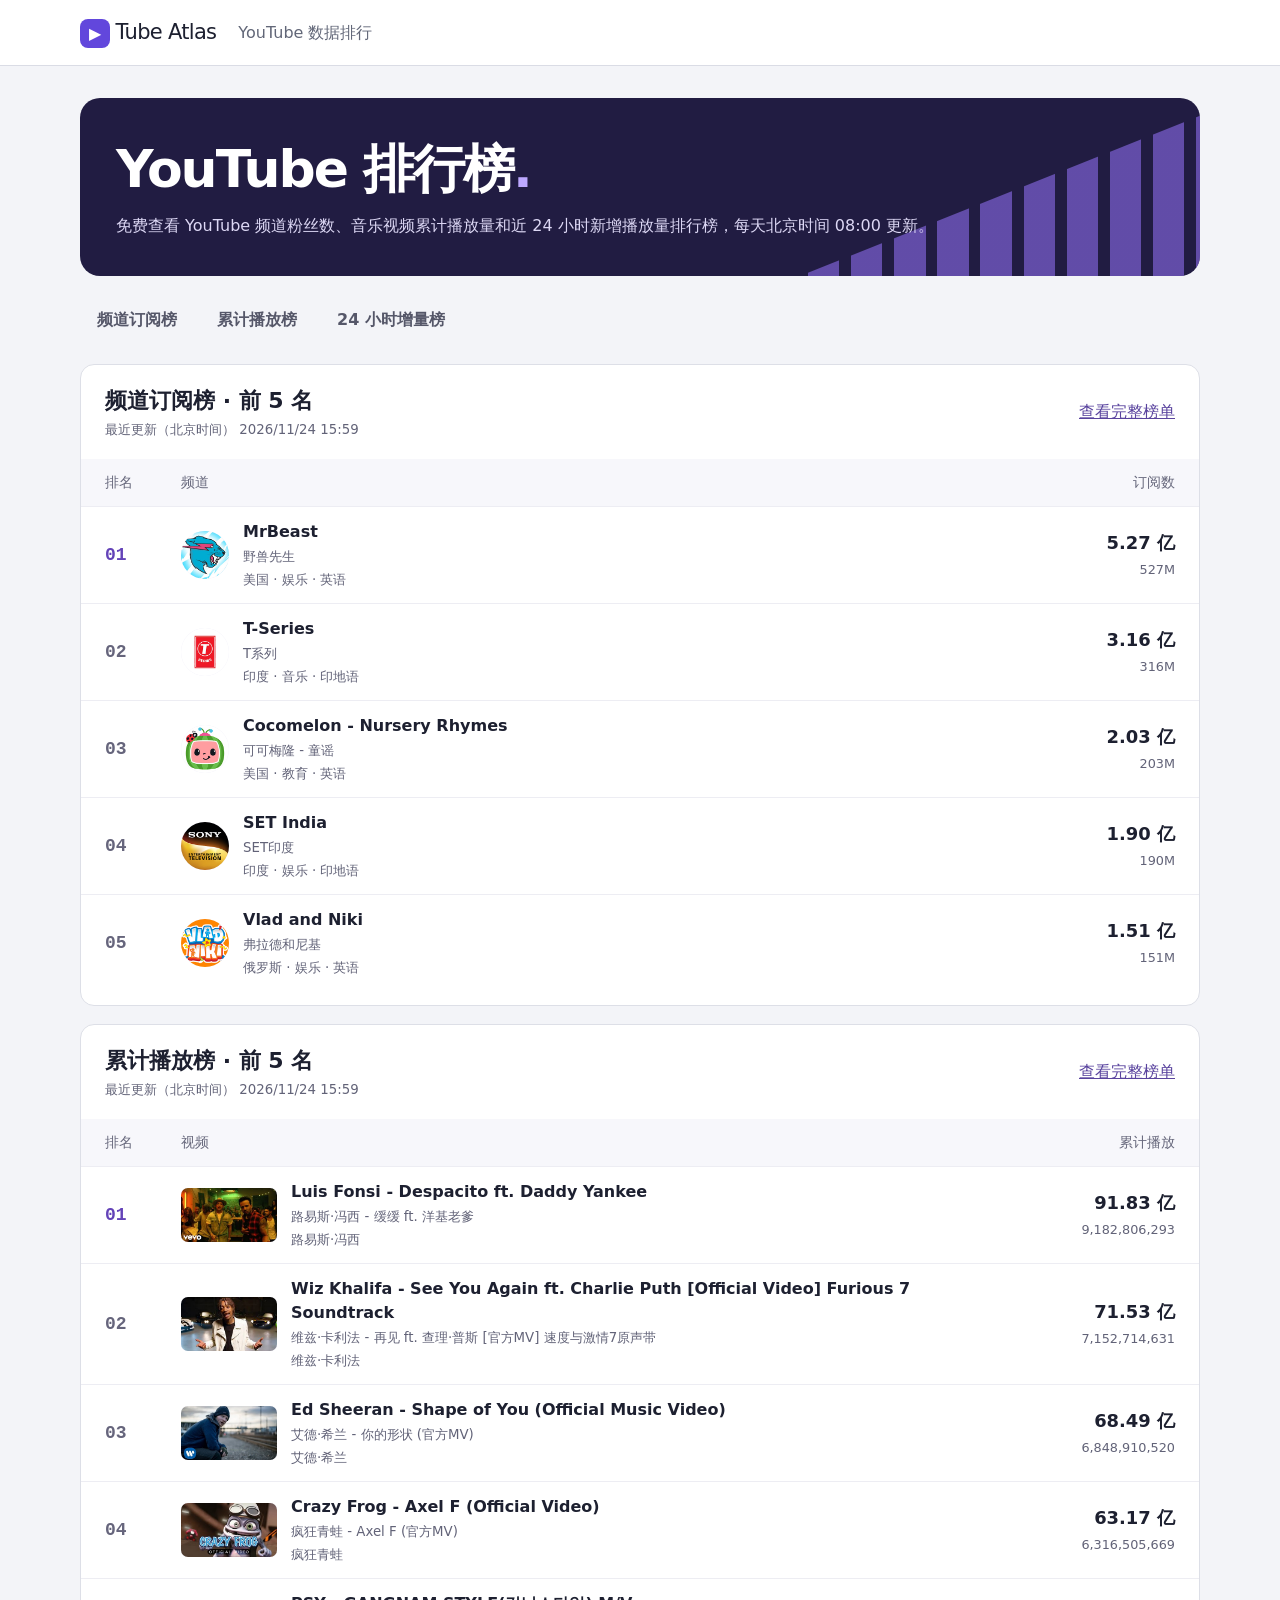
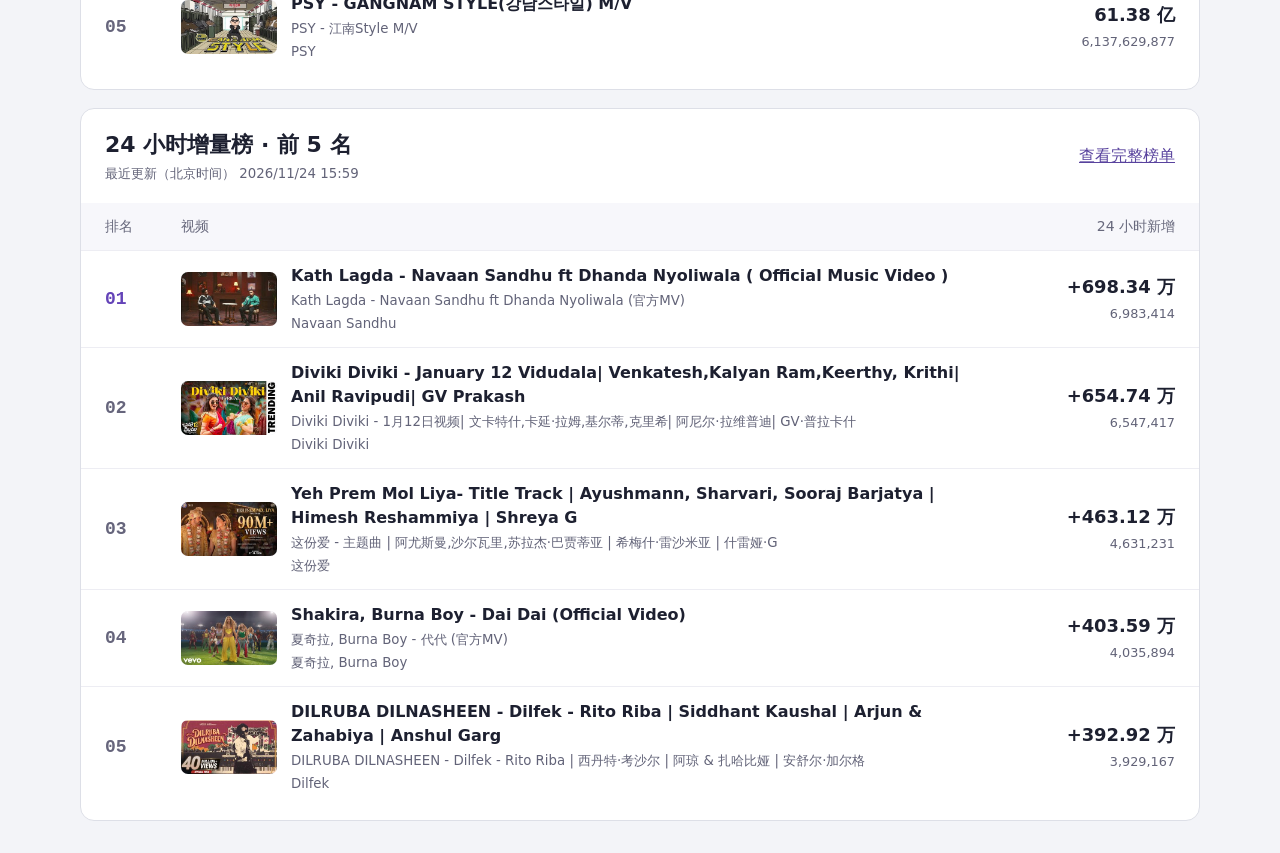
==== commit acd5e0c9: "Publish rankings" ====
--- a/index.html
+++ b/index.html
@@ -5,7 +5,7 @@
 <header><a class="brand" href="./"><i>▶</i> Tube Atlas</a><span>YouTube 数据排行</span></header><main>
 <section class="intro"><div><h1>YouTube 排行榜<span>.</span></h1><p>免费查看 YouTube 频道粉丝数、音乐视频累计播放量和近 24 小时新增播放量排行榜，每天北京时间 08:00 更新。</p></div><div class="bars" aria-hidden="true"></div></section>
 <nav aria-label="选择榜单"><a href="channels.html">频道订阅榜</a><a href="videos.html">累计播放榜</a><a href="daily.html">24 小时增量榜</a></nav><section class="panel"><div class="tools"><div><h2><a href="channels.html">频道订阅榜 · 前 5 名</a></h2>
-<small>最近更新（北京时间） <time datetime="2026-11-24T10:06:15+08:00">2026/11/24 10:06</time></small></div>
+<small>最近更新（北京时间） <time datetime="2026-11-24T15:59:41+08:00">2026/11/24 15:59</time></small></div>
 <a href="channels.html">查看完整榜单</a></div>
 <div class="labels"><span>排名</span><span>频道</span><span>订阅数</span></div>
 <div class="row" data-channel="">
@@ -29,13 +29,13 @@
 <div class="caption"><a class="name" href="https://www.youtube.com/@VladandNiki" target="_blank" rel="noopener noreferrer">Vlad and Niki</a><small>弗拉德和尼基</small><small>俄罗斯 · 娱乐 · 英语</small></div></div>
 <div class="count"><strong>1.51 亿</strong><small>151M</small></div></div>
 <p class="status" role="status"></p></section><section class="panel"><div class="tools"><div><h2><a href="videos.html">累计播放榜 · 前 5 名</a></h2>
-<small>最近更新（北京时间） <time datetime="2026-11-24T10:06:16+08:00">2026/11/24 10:06</time></small></div>
+<small>最近更新（北京时间） <time datetime="2026-11-24T15:59:43+08:00">2026/11/24 15:59</time></small></div>
 <a href="videos.html">查看完整榜单</a></div>
 <div class="labels"><span>排名</span><span>视频</span><span>累计播放</span></div>
 <div class="row" data-channel="Luis Fonsi">
 <span class="rank">01</span><div class="entry"><div class="thumb cover" aria-hidden="true">L<img src="data/thumbnails/video-kJQP7kiw5Fk.jpg" alt="" loading="lazy"></div>
 <div class="caption"><a class="name" href="https://www.youtube.com/watch?v=kJQP7kiw5Fk" target="_blank" rel="noopener noreferrer">Luis Fonsi - Despacito ft. Daddy Yankee</a><small>路易斯·冯西 - 缓缓 ft. 洋基老爹</small><small>路易斯·冯西</small></div></div>
-<div class="count"><strong>91.80 亿</strong><small>9,180,116,907</small></div></div>
+<div class="count"><strong>91.83 亿</strong><small>9,182,806,293</small></div></div>
 <div class="row" data-channel="Wiz Khalifa">
 <span class="rank">02</span><div class="entry"><div class="thumb cover" aria-hidden="true">W<img src="data/thumbnails/video-RgKAFK5djSk.jpg" alt="" loading="lazy"></div>
 <div class="caption"><a class="name" href="https://www.youtube.com/watch?v=RgKAFK5djSk" target="_blank" rel="noopener noreferrer">Wiz Khalifa - See You Again ft. Charlie Puth [Official Video] Furious 7 Soundtrack</a><small>维兹·卡利法 - 再见 ft. 查理·普斯 [官方MV] 速度与激情7原声带</small><small>维兹·卡利法</small></div></div>
@@ -53,27 +53,27 @@
 <div class="caption"><a class="name" href="https://www.youtube.com/watch?v=9bZkp7q19f0" target="_blank" rel="noopener noreferrer">PSY - GANGNAM STYLE(강남스타일) M/V</a><small>PSY - 江南Style M/V</small><small>PSY</small></div></div>
 <div class="count"><strong>61.38 亿</strong><small>6,137,629,877</small></div></div>
 <p class="status" role="status"></p></section><section class="panel"><div class="tools"><div><h2><a href="daily.html">24 小时增量榜 · 前 5 名</a></h2>
-<small>最近更新（北京时间） <time datetime="2026-11-24T10:06:21+08:00">2026/11/24 10:06</time></small></div>
+<small>最近更新（北京时间） <time datetime="2026-11-24T15:59:44+08:00">2026/11/24 15:59</time></small></div>
 <a href="daily.html">查看完整榜单</a></div>
 <div class="labels"><span>排名</span><span>视频</span><span>24 小时新增</span></div>
+<div class="row" data-channel="Navaan Sandhu">
+<span class="rank">01</span><div class="entry"><div class="thumb cover" aria-hidden="true">K<img src="data/thumbnails/video-nMozMETeCyw.jpg" alt="" loading="lazy"></div>
+<div class="caption"><a class="name" href="https://www.youtube.com/watch?v=nMozMETeCyw" target="_blank" rel="noopener noreferrer">Kath Lagda - Navaan Sandhu ft Dhanda Nyoliwala ( Official Music Video )</a><small>Kath Lagda - Navaan Sandhu ft Dhanda Nyoliwala (官方MV)</small><small>Navaan Sandhu</small></div></div>
+<div class="count"><strong>+698.34 万</strong><small>6,983,414</small></div></div>
 <div class="row" data-channel="Diviki Diviki">
-<span class="rank">01</span><div class="entry"><div class="thumb cover" aria-hidden="true">D<img src="data/thumbnails/video-UckZ7N_Zt28.jpg" alt="" loading="lazy"></div>
+<span class="rank">02</span><div class="entry"><div class="thumb cover" aria-hidden="true">D<img src="data/thumbnails/video-UckZ7N_Zt28.jpg" alt="" loading="lazy"></div>
 <div class="caption"><a class="name" href="https://www.youtube.com/watch?v=UckZ7N_Zt28" target="_blank" rel="noopener noreferrer">Diviki Diviki - January 12 Vidudala| Venkatesh,Kalyan Ram,Keerthy, Krithi| Anil Ravipudi| GV Prakash</a><small>Diviki Diviki - 1月12日视频| 文卡特什,卡延·拉姆,基尔蒂,克里希| 阿尼尔·拉维普迪| GV·普拉卡什</small><small>Diviki Diviki</small></div></div>
-<div class="count"><strong>+720.60 万</strong><small>7,206,017</small></div></div>
-<div class="row" data-channel="Navaan Sandhu">
-<span class="rank">02</span><div class="entry"><div class="thumb cover" aria-hidden="true">K<img src="data/thumbnails/video-nMozMETeCyw.jpg" alt="" loading="lazy"></div>
-<div class="caption"><a class="name" href="https://www.youtube.com/watch?v=nMozMETeCyw" target="_blank" rel="noopener noreferrer">Kath Lagda - Navaan Sandhu ft Dhanda Nyoliwala ( Official Music Video )</a><small>Kath Lagda - Navaan Sandhu ft Dhanda Nyoliwala (官方MV)</small><small>Navaan Sandhu</small></div></div>
-<div class="count"><strong>+649.17 万</strong><small>6,491,739</small></div></div>
+<div class="count"><strong>+654.74 万</strong><small>6,547,417</small></div></div>
 <div class="row" data-channel="Yeh Prem Mol Liya">
 <span class="rank">03</span><div class="entry"><div class="thumb cover" aria-hidden="true">Y<img src="data/thumbnails/video-sPEcx5UBh6M.jpg" alt="" loading="lazy"></div>
 <div class="caption"><a class="name" href="https://www.youtube.com/watch?v=sPEcx5UBh6M" target="_blank" rel="noopener noreferrer">Yeh Prem Mol Liya- Title Track | Ayushmann, Sharvari, Sooraj Barjatya | Himesh Reshammiya | Shreya G</a><small>这份爱 - 主题曲 | 阿尤斯曼,沙尔瓦里,苏拉杰·巴贾蒂亚 | 希梅什·雷沙米亚 | 什雷娅·G</small><small>这份爱</small></div></div>
-<div class="count"><strong>+463.76 万</strong><small>4,637,646</small></div></div>
+<div class="count"><strong>+463.12 万</strong><small>4,631,231</small></div></div>
 <div class="row" data-channel="Shakira, Burna Boy">
 <span class="rank">04</span><div class="entry"><div class="thumb cover" aria-hidden="true">S<img src="data/thumbnails/video-fcnDmrtj6Sk.jpg" alt="" loading="lazy"></div>
 <div class="caption"><a class="name" href="https://www.youtube.com/watch?v=fcnDmrtj6Sk" target="_blank" rel="noopener noreferrer">Shakira, Burna Boy - Dai Dai (Official Video)</a><small>夏奇拉, Burna Boy - 代代 (官方MV)</small><small>夏奇拉, Burna Boy</small></div></div>
-<div class="count"><strong>+402.88 万</strong><small>4,028,846</small></div></div>
+<div class="count"><strong>+403.59 万</strong><small>4,035,894</small></div></div>
 <div class="row" data-channel="Dilfek">
 <span class="rank">05</span><div class="entry"><div class="thumb cover" aria-hidden="true">D<img src="data/thumbnails/video-Ddm7VUgw5Vw.jpg" alt="" loading="lazy"></div>
 <div class="caption"><a class="name" href="https://www.youtube.com/watch?v=Ddm7VUgw5Vw" target="_blank" rel="noopener noreferrer">DILRUBA DILNASHEEN - Dilfek - Rito Riba | Siddhant Kaushal | Arjun &amp; Zahabiya | Anshul Garg</a><small>DILRUBA DILNASHEEN - Dilfek - Rito Riba | 西丹特·考沙尔 | 阿琼 &amp; 扎哈比娅 | 安舒尔·加尔格</small><small>Dilfek</small></div></div>
-<div class="count"><strong>+389.81 万</strong><small>3,898,139</small></div></div>
+<div class="count"><strong>+392.92 万</strong><small>3,929,167</small></div></div>
 <p class="status" role="status"></p></section></main></body></html>
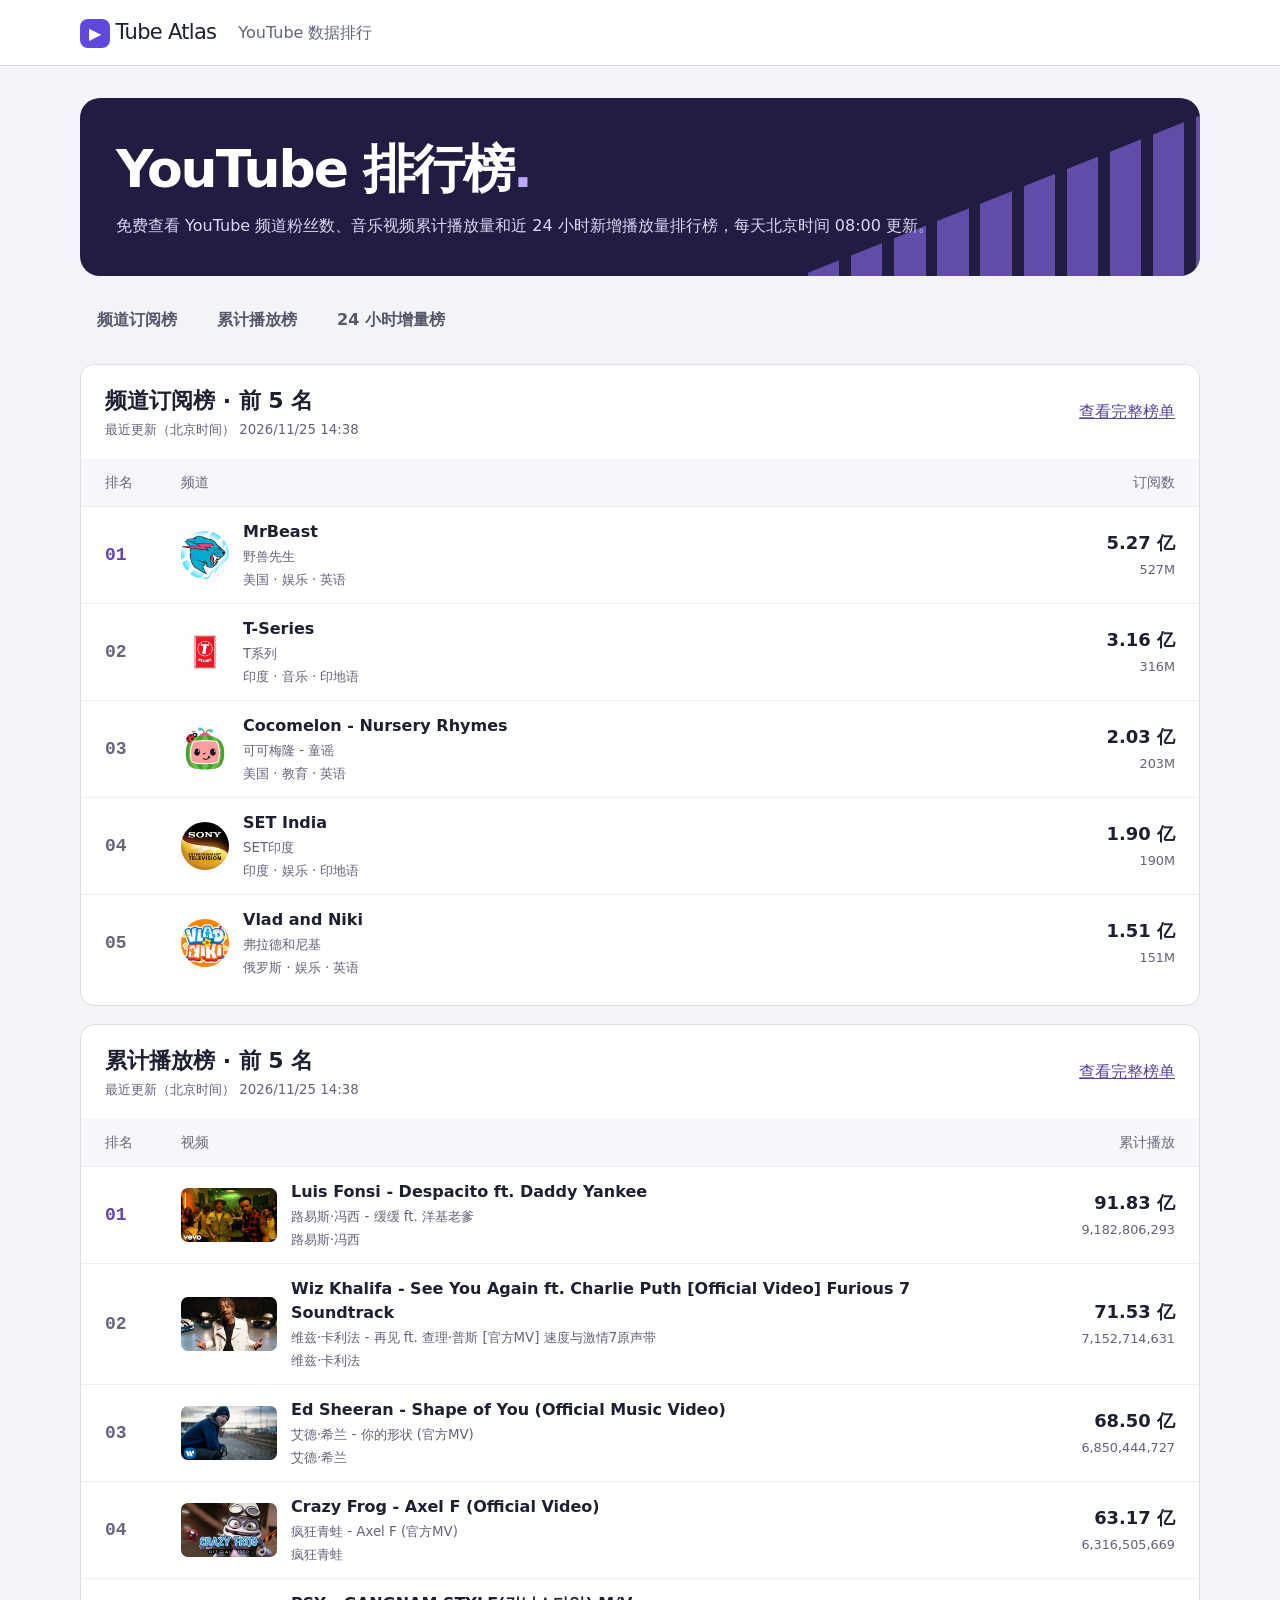
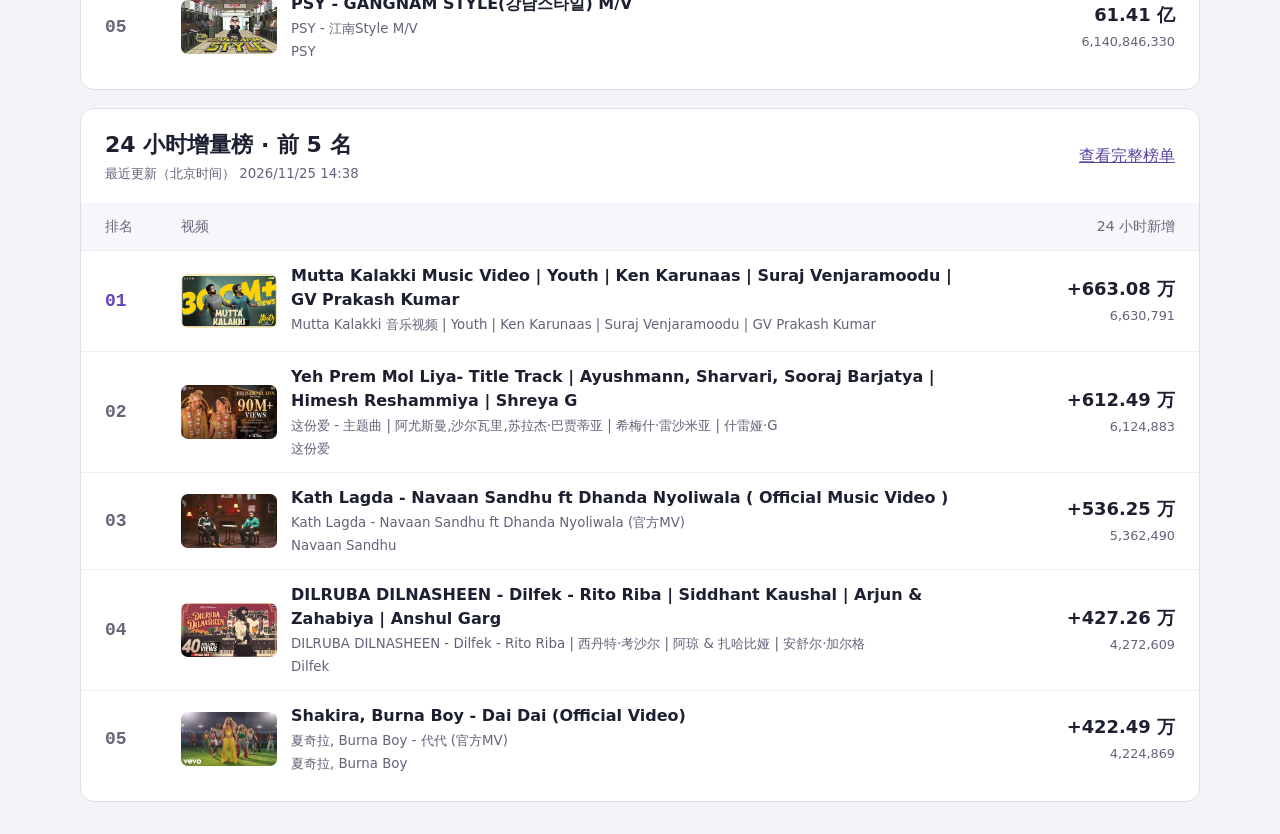
==== commit bcfdf388: "Publish rankings" ====
--- a/index.html
+++ b/index.html
@@ -5,7 +5,7 @@
 <header><a class="brand" href="./"><i>▶</i> Tube Atlas</a><span>YouTube 数据排行</span></header><main>
 <section class="intro"><div><h1>YouTube 排行榜<span>.</span></h1><p>免费查看 YouTube 频道粉丝数、音乐视频累计播放量和近 24 小时新增播放量排行榜，每天北京时间 08:00 更新。</p></div><div class="bars" aria-hidden="true"></div></section>
 <nav aria-label="选择榜单"><a href="channels.html">频道订阅榜</a><a href="videos.html">累计播放榜</a><a href="daily.html">24 小时增量榜</a></nav><section class="panel"><div class="tools"><div><h2><a href="channels.html">频道订阅榜 · 前 5 名</a></h2>
-<small>最近更新（北京时间） <time datetime="2026-11-24T15:59:41+08:00">2026/11/24 15:59</time></small></div>
+<small>最近更新（北京时间） <time datetime="2026-11-25T14:38:08+08:00">2026/11/25 14:38</time></small></div>
 <a href="channels.html">查看完整榜单</a></div>
 <div class="labels"><span>排名</span><span>频道</span><span>订阅数</span></div>
 <div class="row" data-channel="">
@@ -29,7 +29,7 @@
 <div class="caption"><a class="name" href="https://www.youtube.com/@VladandNiki" target="_blank" rel="noopener noreferrer">Vlad and Niki</a><small>弗拉德和尼基</small><small>俄罗斯 · 娱乐 · 英语</small></div></div>
 <div class="count"><strong>1.51 亿</strong><small>151M</small></div></div>
 <p class="status" role="status"></p></section><section class="panel"><div class="tools"><div><h2><a href="videos.html">累计播放榜 · 前 5 名</a></h2>
-<small>最近更新（北京时间） <time datetime="2026-11-24T15:59:43+08:00">2026/11/24 15:59</time></small></div>
+<small>最近更新（北京时间） <time datetime="2026-11-25T14:38:10+08:00">2026/11/25 14:38</time></small></div>
 <a href="videos.html">查看完整榜单</a></div>
 <div class="labels"><span>排名</span><span>视频</span><span>累计播放</span></div>
 <div class="row" data-channel="Luis Fonsi">
@@ -43,7 +43,7 @@
 <div class="row" data-channel="Ed Sheeran">
 <span class="rank">03</span><div class="entry"><div class="thumb cover" aria-hidden="true">E<img src="data/thumbnails/video-JGwWNGJdvx8.jpg" alt="" loading="lazy"></div>
 <div class="caption"><a class="name" href="https://www.youtube.com/watch?v=JGwWNGJdvx8" target="_blank" rel="noopener noreferrer">Ed Sheeran - Shape of You (Official Music Video)</a><small>艾德·希兰 - 你的形状 (官方MV)</small><small>艾德·希兰</small></div></div>
-<div class="count"><strong>68.49 亿</strong><small>6,848,910,520</small></div></div>
+<div class="count"><strong>68.50 亿</strong><small>6,850,444,727</small></div></div>
 <div class="row" data-channel="Crazy Frog">
 <span class="rank">04</span><div class="entry"><div class="thumb cover" aria-hidden="true">C<img src="data/thumbnails/video-k85mRPqvMbE.jpg" alt="" loading="lazy"></div>
 <div class="caption"><a class="name" href="https://www.youtube.com/watch?v=k85mRPqvMbE" target="_blank" rel="noopener noreferrer">Crazy Frog - Axel F (Official Video)</a><small>疯狂青蛙 - Axel F (官方MV)</small><small>疯狂青蛙</small></div></div>
@@ -51,29 +51,29 @@
 <div class="row" data-channel="PSY">
 <span class="rank">05</span><div class="entry"><div class="thumb cover" aria-hidden="true">P<img src="data/thumbnails/video-9bZkp7q19f0.jpg" alt="" loading="lazy"></div>
 <div class="caption"><a class="name" href="https://www.youtube.com/watch?v=9bZkp7q19f0" target="_blank" rel="noopener noreferrer">PSY - GANGNAM STYLE(강남스타일) M/V</a><small>PSY - 江南Style M/V</small><small>PSY</small></div></div>
-<div class="count"><strong>61.38 亿</strong><small>6,137,629,877</small></div></div>
+<div class="count"><strong>61.41 亿</strong><small>6,140,846,330</small></div></div>
 <p class="status" role="status"></p></section><section class="panel"><div class="tools"><div><h2><a href="daily.html">24 小时增量榜 · 前 5 名</a></h2>
-<small>最近更新（北京时间） <time datetime="2026-11-24T15:59:44+08:00">2026/11/24 15:59</time></small></div>
+<small>最近更新（北京时间） <time datetime="2026-11-25T14:38:16+08:00">2026/11/25 14:38</time></small></div>
 <a href="daily.html">查看完整榜单</a></div>
 <div class="labels"><span>排名</span><span>视频</span><span>24 小时新增</span></div>
+<div class="row" data-channel="">
+<span class="rank">01</span><div class="entry"><div class="thumb cover" aria-hidden="true">M<img src="data/thumbnails/video-jZEA2mMwL1k.jpg" alt="" loading="lazy"></div>
+<div class="caption"><a class="name" href="https://www.youtube.com/watch?v=jZEA2mMwL1k" target="_blank" rel="noopener noreferrer">Mutta Kalakki Music Video | Youth | Ken Karunaas | Suraj Venjaramoodu | GV Prakash Kumar</a><small>Mutta Kalakki 音乐视频 | Youth | Ken Karunaas | Suraj Venjaramoodu | GV Prakash Kumar</small><small></small></div></div>
+<div class="count"><strong>+663.08 万</strong><small>6,630,791</small></div></div>
+<div class="row" data-channel="Yeh Prem Mol Liya">
+<span class="rank">02</span><div class="entry"><div class="thumb cover" aria-hidden="true">Y<img src="data/thumbnails/video-sPEcx5UBh6M.jpg" alt="" loading="lazy"></div>
+<div class="caption"><a class="name" href="https://www.youtube.com/watch?v=sPEcx5UBh6M" target="_blank" rel="noopener noreferrer">Yeh Prem Mol Liya- Title Track | Ayushmann, Sharvari, Sooraj Barjatya | Himesh Reshammiya | Shreya G</a><small>这份爱 - 主题曲 | 阿尤斯曼,沙尔瓦里,苏拉杰·巴贾蒂亚 | 希梅什·雷沙米亚 | 什雷娅·G</small><small>这份爱</small></div></div>
+<div class="count"><strong>+612.49 万</strong><small>6,124,883</small></div></div>
 <div class="row" data-channel="Navaan Sandhu">
-<span class="rank">01</span><div class="entry"><div class="thumb cover" aria-hidden="true">K<img src="data/thumbnails/video-nMozMETeCyw.jpg" alt="" loading="lazy"></div>
+<span class="rank">03</span><div class="entry"><div class="thumb cover" aria-hidden="true">K<img src="data/thumbnails/video-nMozMETeCyw.jpg" alt="" loading="lazy"></div>
 <div class="caption"><a class="name" href="https://www.youtube.com/watch?v=nMozMETeCyw" target="_blank" rel="noopener noreferrer">Kath Lagda - Navaan Sandhu ft Dhanda Nyoliwala ( Official Music Video )</a><small>Kath Lagda - Navaan Sandhu ft Dhanda Nyoliwala (官方MV)</small><small>Navaan Sandhu</small></div></div>
-<div class="count"><strong>+698.34 万</strong><small>6,983,414</small></div></div>
-<div class="row" data-channel="Diviki Diviki">
-<span class="rank">02</span><div class="entry"><div class="thumb cover" aria-hidden="true">D<img src="data/thumbnails/video-UckZ7N_Zt28.jpg" alt="" loading="lazy"></div>
-<div class="caption"><a class="name" href="https://www.youtube.com/watch?v=UckZ7N_Zt28" target="_blank" rel="noopener noreferrer">Diviki Diviki - January 12 Vidudala| Venkatesh,Kalyan Ram,Keerthy, Krithi| Anil Ravipudi| GV Prakash</a><small>Diviki Diviki - 1月12日视频| 文卡特什,卡延·拉姆,基尔蒂,克里希| 阿尼尔·拉维普迪| GV·普拉卡什</small><small>Diviki Diviki</small></div></div>
-<div class="count"><strong>+654.74 万</strong><small>6,547,417</small></div></div>
-<div class="row" data-channel="Yeh Prem Mol Liya">
-<span class="rank">03</span><div class="entry"><div class="thumb cover" aria-hidden="true">Y<img src="data/thumbnails/video-sPEcx5UBh6M.jpg" alt="" loading="lazy"></div>
-<div class="caption"><a class="name" href="https://www.youtube.com/watch?v=sPEcx5UBh6M" target="_blank" rel="noopener noreferrer">Yeh Prem Mol Liya- Title Track | Ayushmann, Sharvari, Sooraj Barjatya | Himesh Reshammiya | Shreya G</a><small>这份爱 - 主题曲 | 阿尤斯曼,沙尔瓦里,苏拉杰·巴贾蒂亚 | 希梅什·雷沙米亚 | 什雷娅·G</small><small>这份爱</small></div></div>
-<div class="count"><strong>+463.12 万</strong><small>4,631,231</small></div></div>
+<div class="count"><strong>+536.25 万</strong><small>5,362,490</small></div></div>
+<div class="row" data-channel="Dilfek">
+<span class="rank">04</span><div class="entry"><div class="thumb cover" aria-hidden="true">D<img src="data/thumbnails/video-Ddm7VUgw5Vw.jpg" alt="" loading="lazy"></div>
+<div class="caption"><a class="name" href="https://www.youtube.com/watch?v=Ddm7VUgw5Vw" target="_blank" rel="noopener noreferrer">DILRUBA DILNASHEEN - Dilfek - Rito Riba | Siddhant Kaushal | Arjun &amp; Zahabiya | Anshul Garg</a><small>DILRUBA DILNASHEEN - Dilfek - Rito Riba | 西丹特·考沙尔 | 阿琼 &amp; 扎哈比娅 | 安舒尔·加尔格</small><small>Dilfek</small></div></div>
+<div class="count"><strong>+427.26 万</strong><small>4,272,609</small></div></div>
 <div class="row" data-channel="Shakira, Burna Boy">
-<span class="rank">04</span><div class="entry"><div class="thumb cover" aria-hidden="true">S<img src="data/thumbnails/video-fcnDmrtj6Sk.jpg" alt="" loading="lazy"></div>
+<span class="rank">05</span><div class="entry"><div class="thumb cover" aria-hidden="true">S<img src="data/thumbnails/video-fcnDmrtj6Sk.jpg" alt="" loading="lazy"></div>
 <div class="caption"><a class="name" href="https://www.youtube.com/watch?v=fcnDmrtj6Sk" target="_blank" rel="noopener noreferrer">Shakira, Burna Boy - Dai Dai (Official Video)</a><small>夏奇拉, Burna Boy - 代代 (官方MV)</small><small>夏奇拉, Burna Boy</small></div></div>
-<div class="count"><strong>+403.59 万</strong><small>4,035,894</small></div></div>
-<div class="row" data-channel="Dilfek">
-<span class="rank">05</span><div class="entry"><div class="thumb cover" aria-hidden="true">D<img src="data/thumbnails/video-Ddm7VUgw5Vw.jpg" alt="" loading="lazy"></div>
-<div class="caption"><a class="name" href="https://www.youtube.com/watch?v=Ddm7VUgw5Vw" target="_blank" rel="noopener noreferrer">DILRUBA DILNASHEEN - Dilfek - Rito Riba | Siddhant Kaushal | Arjun &amp; Zahabiya | Anshul Garg</a><small>DILRUBA DILNASHEEN - Dilfek - Rito Riba | 西丹特·考沙尔 | 阿琼 &amp; 扎哈比娅 | 安舒尔·加尔格</small><small>Dilfek</small></div></div>
-<div class="count"><strong>+392.92 万</strong><small>3,929,167</small></div></div>
+<div class="count"><strong>+422.49 万</strong><small>4,224,869</small></div></div>
 <p class="status" role="status"></p></section></main></body></html>
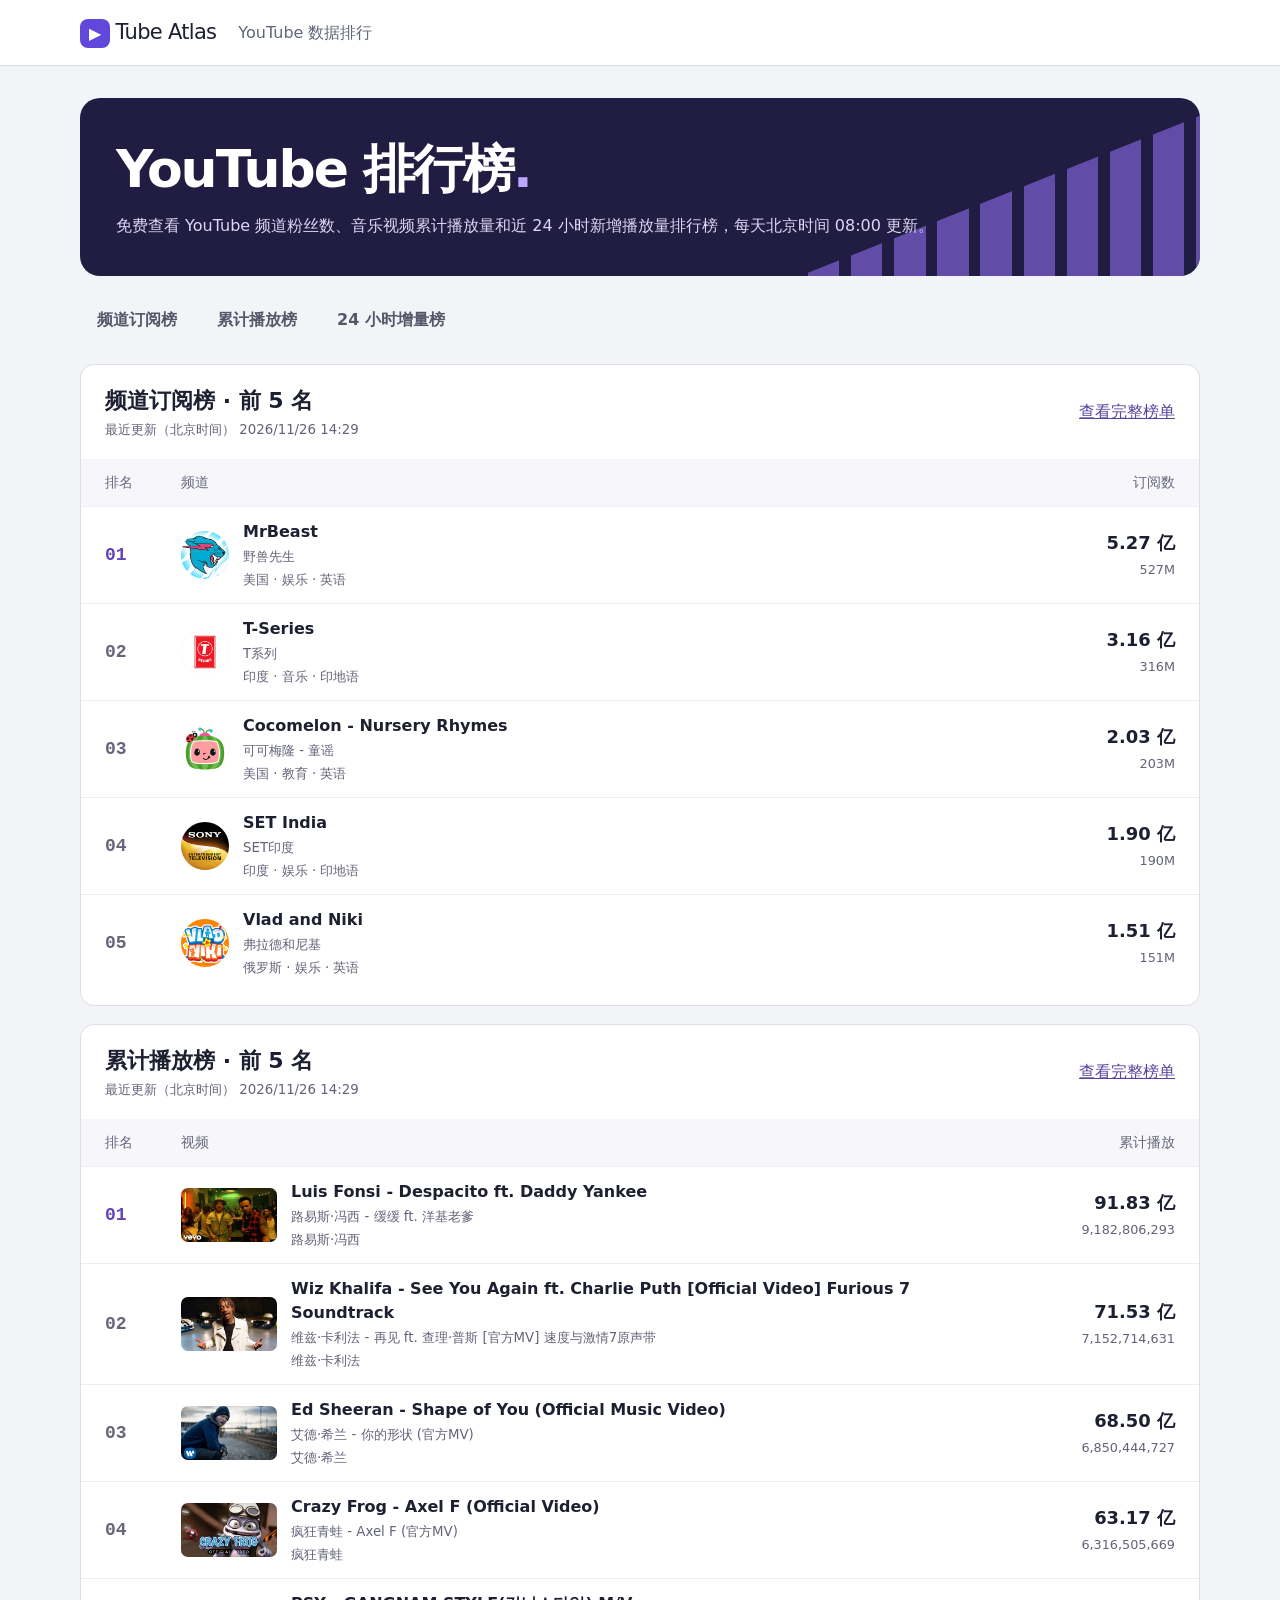
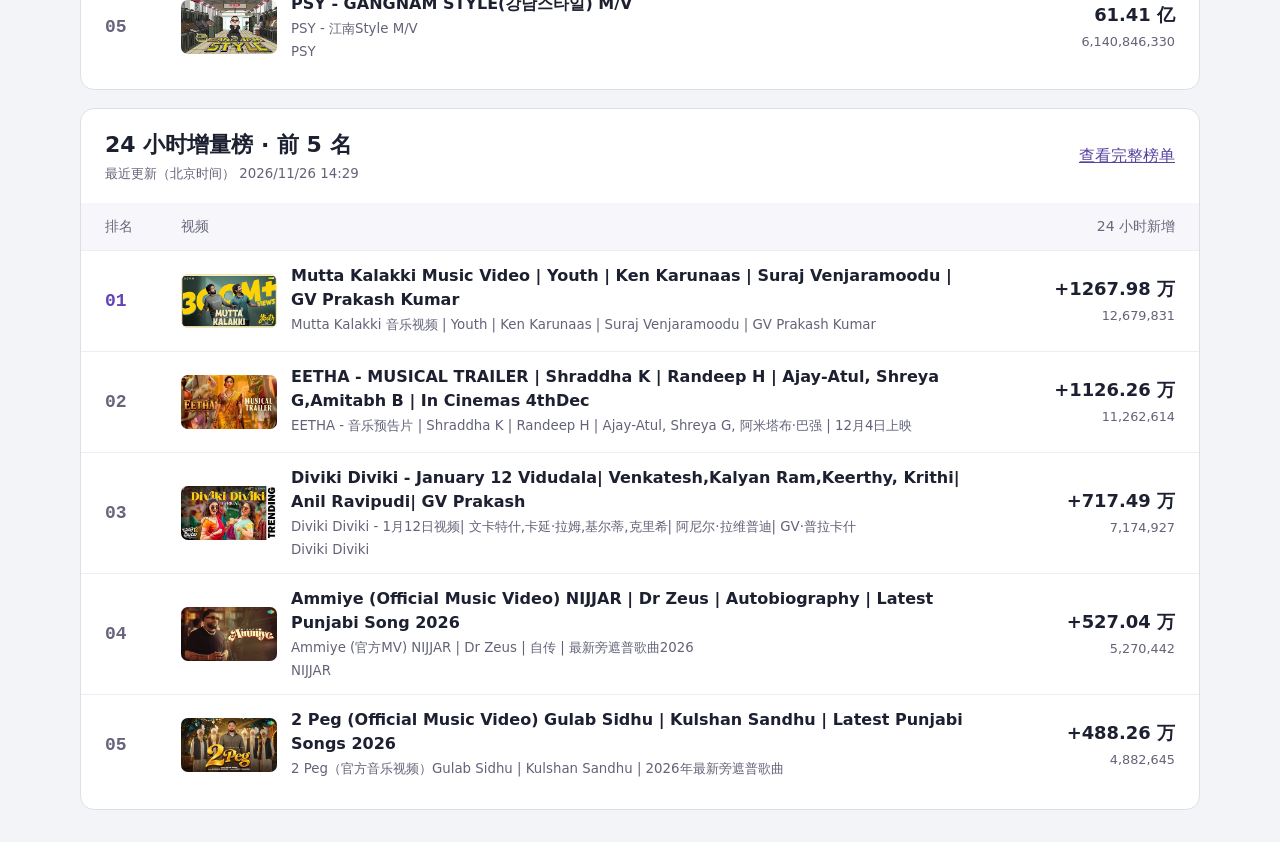
==== commit 9b63dc37: "Publish rankings" ====
--- a/index.html
+++ b/index.html
@@ -5,7 +5,7 @@
 <header><a class="brand" href="./"><i>▶</i> Tube Atlas</a><span>YouTube 数据排行</span></header><main>
 <section class="intro"><div><h1>YouTube 排行榜<span>.</span></h1><p>免费查看 YouTube 频道粉丝数、音乐视频累计播放量和近 24 小时新增播放量排行榜，每天北京时间 08:00 更新。</p></div><div class="bars" aria-hidden="true"></div></section>
 <nav aria-label="选择榜单"><a href="channels.html">频道订阅榜</a><a href="videos.html">累计播放榜</a><a href="daily.html">24 小时增量榜</a></nav><section class="panel"><div class="tools"><div><h2><a href="channels.html">频道订阅榜 · 前 5 名</a></h2>
-<small>最近更新（北京时间） <time datetime="2026-11-25T14:38:08+08:00">2026/11/25 14:38</time></small></div>
+<small>最近更新（北京时间） <time datetime="2026-11-26T14:29:12+08:00">2026/11/26 14:29</time></small></div>
 <a href="channels.html">查看完整榜单</a></div>
 <div class="labels"><span>排名</span><span>频道</span><span>订阅数</span></div>
 <div class="row" data-channel="">
@@ -29,7 +29,7 @@
 <div class="caption"><a class="name" href="https://www.youtube.com/@VladandNiki" target="_blank" rel="noopener noreferrer">Vlad and Niki</a><small>弗拉德和尼基</small><small>俄罗斯 · 娱乐 · 英语</small></div></div>
 <div class="count"><strong>1.51 亿</strong><small>151M</small></div></div>
 <p class="status" role="status"></p></section><section class="panel"><div class="tools"><div><h2><a href="videos.html">累计播放榜 · 前 5 名</a></h2>
-<small>最近更新（北京时间） <time datetime="2026-11-25T14:38:10+08:00">2026/11/25 14:38</time></small></div>
+<small>最近更新（北京时间） <time datetime="2026-11-26T14:29:14+08:00">2026/11/26 14:29</time></small></div>
 <a href="videos.html">查看完整榜单</a></div>
 <div class="labels"><span>排名</span><span>视频</span><span>累计播放</span></div>
 <div class="row" data-channel="Luis Fonsi">
@@ -53,27 +53,27 @@
 <div class="caption"><a class="name" href="https://www.youtube.com/watch?v=9bZkp7q19f0" target="_blank" rel="noopener noreferrer">PSY - GANGNAM STYLE(강남스타일) M/V</a><small>PSY - 江南Style M/V</small><small>PSY</small></div></div>
 <div class="count"><strong>61.41 亿</strong><small>6,140,846,330</small></div></div>
 <p class="status" role="status"></p></section><section class="panel"><div class="tools"><div><h2><a href="daily.html">24 小时增量榜 · 前 5 名</a></h2>
-<small>最近更新（北京时间） <time datetime="2026-11-25T14:38:16+08:00">2026/11/25 14:38</time></small></div>
+<small>最近更新（北京时间） <time datetime="2026-11-26T14:29:21+08:00">2026/11/26 14:29</time></small></div>
 <a href="daily.html">查看完整榜单</a></div>
 <div class="labels"><span>排名</span><span>视频</span><span>24 小时新增</span></div>
 <div class="row" data-channel="">
 <span class="rank">01</span><div class="entry"><div class="thumb cover" aria-hidden="true">M<img src="data/thumbnails/video-jZEA2mMwL1k.jpg" alt="" loading="lazy"></div>
 <div class="caption"><a class="name" href="https://www.youtube.com/watch?v=jZEA2mMwL1k" target="_blank" rel="noopener noreferrer">Mutta Kalakki Music Video | Youth | Ken Karunaas | Suraj Venjaramoodu | GV Prakash Kumar</a><small>Mutta Kalakki 音乐视频 | Youth | Ken Karunaas | Suraj Venjaramoodu | GV Prakash Kumar</small><small></small></div></div>
-<div class="count"><strong>+663.08 万</strong><small>6,630,791</small></div></div>
-<div class="row" data-channel="Yeh Prem Mol Liya">
-<span class="rank">02</span><div class="entry"><div class="thumb cover" aria-hidden="true">Y<img src="data/thumbnails/video-sPEcx5UBh6M.jpg" alt="" loading="lazy"></div>
-<div class="caption"><a class="name" href="https://www.youtube.com/watch?v=sPEcx5UBh6M" target="_blank" rel="noopener noreferrer">Yeh Prem Mol Liya- Title Track | Ayushmann, Sharvari, Sooraj Barjatya | Himesh Reshammiya | Shreya G</a><small>这份爱 - 主题曲 | 阿尤斯曼,沙尔瓦里,苏拉杰·巴贾蒂亚 | 希梅什·雷沙米亚 | 什雷娅·G</small><small>这份爱</small></div></div>
-<div class="count"><strong>+612.49 万</strong><small>6,124,883</small></div></div>
-<div class="row" data-channel="Navaan Sandhu">
-<span class="rank">03</span><div class="entry"><div class="thumb cover" aria-hidden="true">K<img src="data/thumbnails/video-nMozMETeCyw.jpg" alt="" loading="lazy"></div>
-<div class="caption"><a class="name" href="https://www.youtube.com/watch?v=nMozMETeCyw" target="_blank" rel="noopener noreferrer">Kath Lagda - Navaan Sandhu ft Dhanda Nyoliwala ( Official Music Video )</a><small>Kath Lagda - Navaan Sandhu ft Dhanda Nyoliwala (官方MV)</small><small>Navaan Sandhu</small></div></div>
-<div class="count"><strong>+536.25 万</strong><small>5,362,490</small></div></div>
-<div class="row" data-channel="Dilfek">
-<span class="rank">04</span><div class="entry"><div class="thumb cover" aria-hidden="true">D<img src="data/thumbnails/video-Ddm7VUgw5Vw.jpg" alt="" loading="lazy"></div>
-<div class="caption"><a class="name" href="https://www.youtube.com/watch?v=Ddm7VUgw5Vw" target="_blank" rel="noopener noreferrer">DILRUBA DILNASHEEN - Dilfek - Rito Riba | Siddhant Kaushal | Arjun &amp; Zahabiya | Anshul Garg</a><small>DILRUBA DILNASHEEN - Dilfek - Rito Riba | 西丹特·考沙尔 | 阿琼 &amp; 扎哈比娅 | 安舒尔·加尔格</small><small>Dilfek</small></div></div>
-<div class="count"><strong>+427.26 万</strong><small>4,272,609</small></div></div>
-<div class="row" data-channel="Shakira, Burna Boy">
-<span class="rank">05</span><div class="entry"><div class="thumb cover" aria-hidden="true">S<img src="data/thumbnails/video-fcnDmrtj6Sk.jpg" alt="" loading="lazy"></div>
-<div class="caption"><a class="name" href="https://www.youtube.com/watch?v=fcnDmrtj6Sk" target="_blank" rel="noopener noreferrer">Shakira, Burna Boy - Dai Dai (Official Video)</a><small>夏奇拉, Burna Boy - 代代 (官方MV)</small><small>夏奇拉, Burna Boy</small></div></div>
-<div class="count"><strong>+422.49 万</strong><small>4,224,869</small></div></div>
+<div class="count"><strong>+1267.98 万</strong><small>12,679,831</small></div></div>
+<div class="row" data-channel="">
+<span class="rank">02</span><div class="entry"><div class="thumb cover" aria-hidden="true">E<img src="data/thumbnails/video-zPGAuSYRRec.jpg" alt="" loading="lazy"></div>
+<div class="caption"><a class="name" href="https://www.youtube.com/watch?v=zPGAuSYRRec" target="_blank" rel="noopener noreferrer">EETHA - MUSICAL TRAILER | Shraddha K | Randeep H | Ajay-Atul, Shreya G,Amitabh B | In Cinemas 4thDec</a><small>EETHA - 音乐预告片 | Shraddha K | Randeep H | Ajay-Atul, Shreya G, 阿米塔布·巴强 | 12月4日上映</small><small></small></div></div>
+<div class="count"><strong>+1126.26 万</strong><small>11,262,614</small></div></div>
+<div class="row" data-channel="Diviki Diviki">
+<span class="rank">03</span><div class="entry"><div class="thumb cover" aria-hidden="true">D<img src="data/thumbnails/video-UckZ7N_Zt28.jpg" alt="" loading="lazy"></div>
+<div class="caption"><a class="name" href="https://www.youtube.com/watch?v=UckZ7N_Zt28" target="_blank" rel="noopener noreferrer">Diviki Diviki - January 12 Vidudala| Venkatesh,Kalyan Ram,Keerthy, Krithi| Anil Ravipudi| GV Prakash</a><small>Diviki Diviki - 1月12日视频| 文卡特什,卡延·拉姆,基尔蒂,克里希| 阿尼尔·拉维普迪| GV·普拉卡什</small><small>Diviki Diviki</small></div></div>
+<div class="count"><strong>+717.49 万</strong><small>7,174,927</small></div></div>
+<div class="row" data-channel="NIJJAR">
+<span class="rank">04</span><div class="entry"><div class="thumb cover" aria-hidden="true">A<img src="data/thumbnails/video-bnu_Db3wCv8.jpg" alt="" loading="lazy"></div>
+<div class="caption"><a class="name" href="https://www.youtube.com/watch?v=bnu_Db3wCv8" target="_blank" rel="noopener noreferrer">Ammiye (Official Music Video) NIJJAR | Dr Zeus | Autobiography | Latest Punjabi Song 2026</a><small>Ammiye (官方MV) NIJJAR | Dr Zeus | 自传 | 最新旁遮普歌曲2026</small><small>NIJJAR</small></div></div>
+<div class="count"><strong>+527.04 万</strong><small>5,270,442</small></div></div>
+<div class="row" data-channel="">
+<span class="rank">05</span><div class="entry"><div class="thumb cover" aria-hidden="true">2<img src="data/thumbnails/video-qA_doR1lYe8.jpg" alt="" loading="lazy"></div>
+<div class="caption"><a class="name" href="https://www.youtube.com/watch?v=qA_doR1lYe8" target="_blank" rel="noopener noreferrer">2 Peg (Official Music Video) Gulab Sidhu | Kulshan Sandhu | Latest Punjabi Songs 2026</a><small>2 Peg（官方音乐视频）Gulab Sidhu | Kulshan Sandhu | 2026年最新旁遮普歌曲</small><small></small></div></div>
+<div class="count"><strong>+488.26 万</strong><small>4,882,645</small></div></div>
 <p class="status" role="status"></p></section></main></body></html>
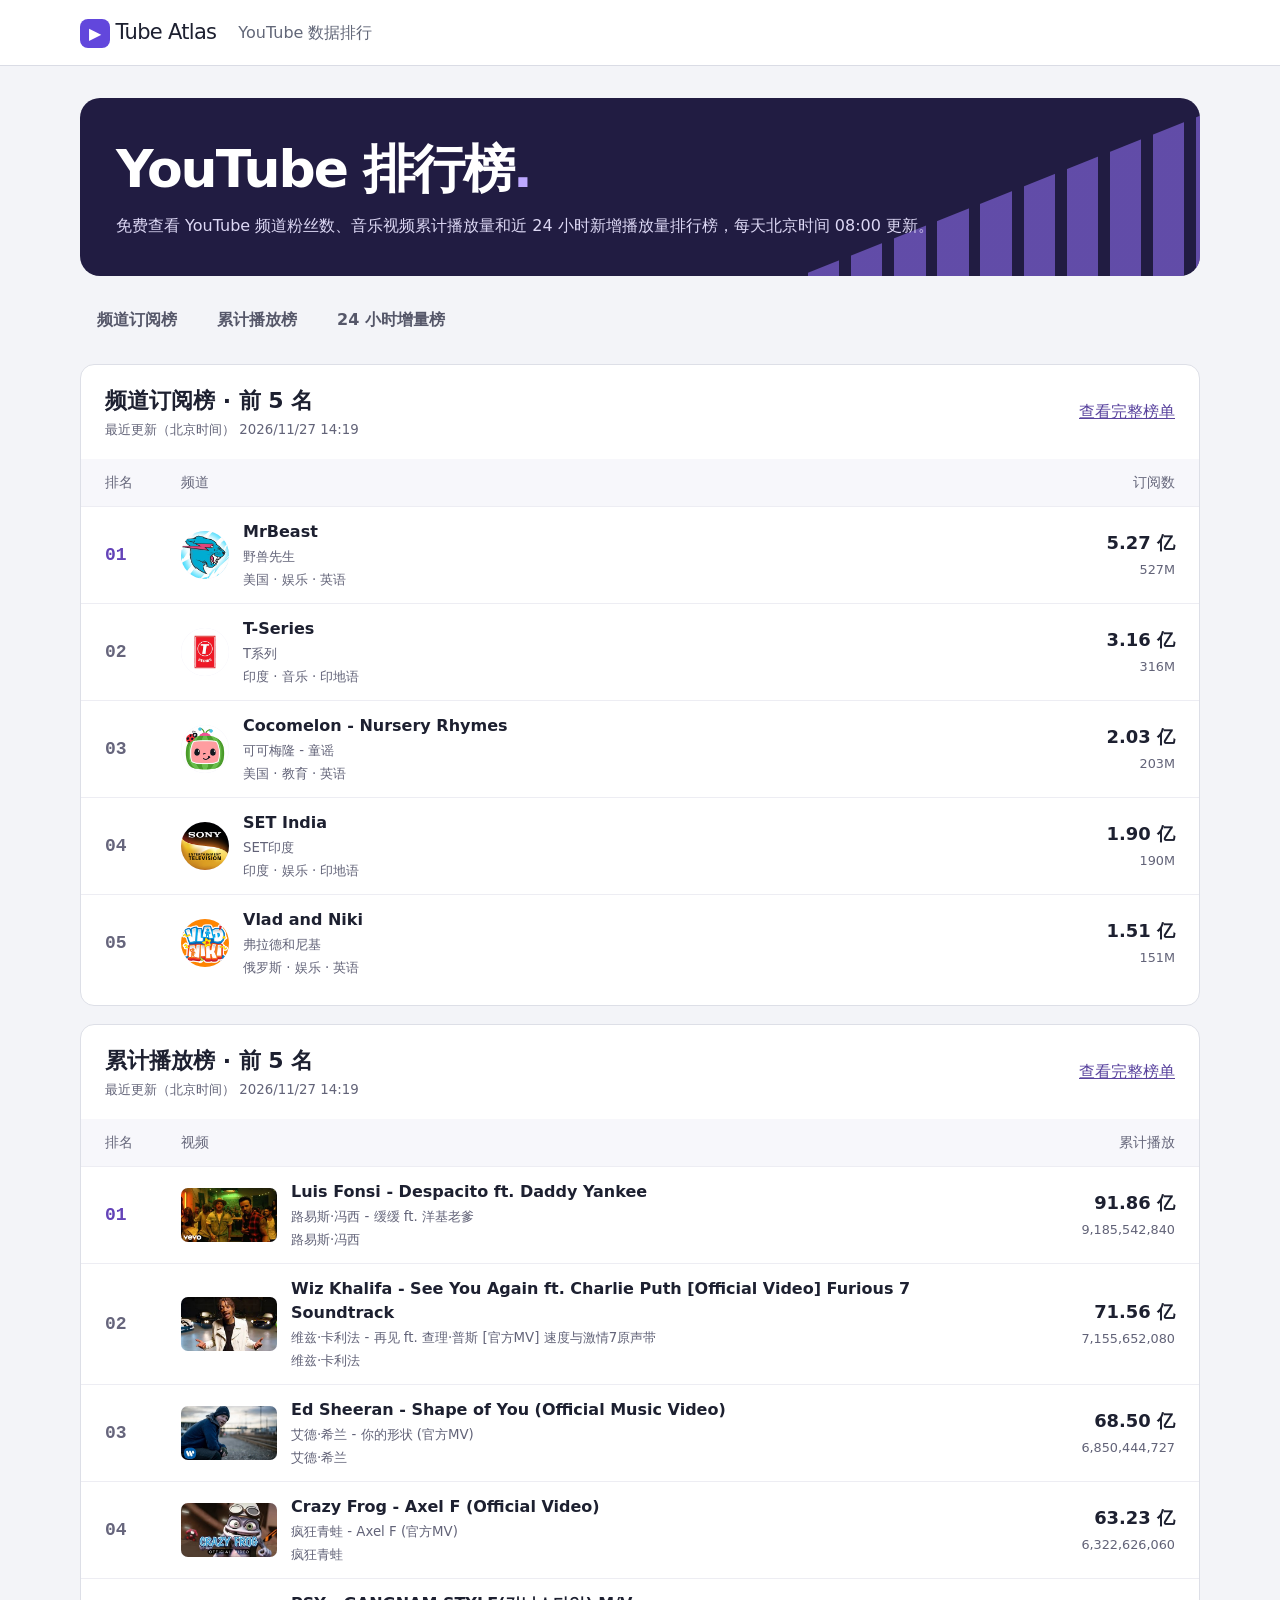
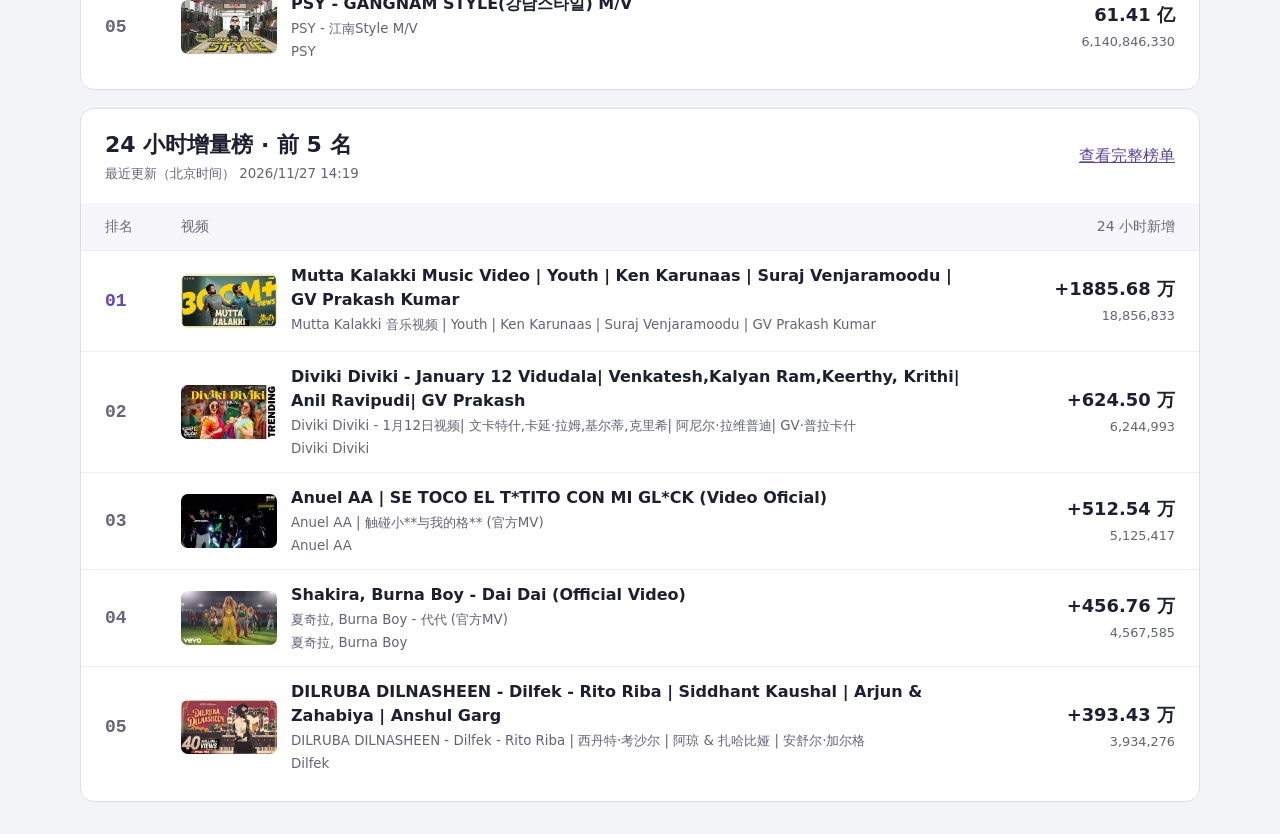
==== commit 5300f498: "Publish rankings" ====
--- a/index.html
+++ b/index.html
@@ -5,7 +5,7 @@
 <header><a class="brand" href="./"><i>▶</i> Tube Atlas</a><span>YouTube 数据排行</span></header><main>
 <section class="intro"><div><h1>YouTube 排行榜<span>.</span></h1><p>免费查看 YouTube 频道粉丝数、音乐视频累计播放量和近 24 小时新增播放量排行榜，每天北京时间 08:00 更新。</p></div><div class="bars" aria-hidden="true"></div></section>
 <nav aria-label="选择榜单"><a href="channels.html">频道订阅榜</a><a href="videos.html">累计播放榜</a><a href="daily.html">24 小时增量榜</a></nav><section class="panel"><div class="tools"><div><h2><a href="channels.html">频道订阅榜 · 前 5 名</a></h2>
-<small>最近更新（北京时间） <time datetime="2026-11-26T14:29:12+08:00">2026/11/26 14:29</time></small></div>
+<small>最近更新（北京时间） <time datetime="2026-11-27T14:19:02+08:00">2026/11/27 14:19</time></small></div>
 <a href="channels.html">查看完整榜单</a></div>
 <div class="labels"><span>排名</span><span>频道</span><span>订阅数</span></div>
 <div class="row" data-channel="">
@@ -29,17 +29,17 @@
 <div class="caption"><a class="name" href="https://www.youtube.com/@VladandNiki" target="_blank" rel="noopener noreferrer">Vlad and Niki</a><small>弗拉德和尼基</small><small>俄罗斯 · 娱乐 · 英语</small></div></div>
 <div class="count"><strong>1.51 亿</strong><small>151M</small></div></div>
 <p class="status" role="status"></p></section><section class="panel"><div class="tools"><div><h2><a href="videos.html">累计播放榜 · 前 5 名</a></h2>
-<small>最近更新（北京时间） <time datetime="2026-11-26T14:29:14+08:00">2026/11/26 14:29</time></small></div>
+<small>最近更新（北京时间） <time datetime="2026-11-27T14:19:03+08:00">2026/11/27 14:19</time></small></div>
 <a href="videos.html">查看完整榜单</a></div>
 <div class="labels"><span>排名</span><span>视频</span><span>累计播放</span></div>
 <div class="row" data-channel="Luis Fonsi">
 <span class="rank">01</span><div class="entry"><div class="thumb cover" aria-hidden="true">L<img src="data/thumbnails/video-kJQP7kiw5Fk.jpg" alt="" loading="lazy"></div>
 <div class="caption"><a class="name" href="https://www.youtube.com/watch?v=kJQP7kiw5Fk" target="_blank" rel="noopener noreferrer">Luis Fonsi - Despacito ft. Daddy Yankee</a><small>路易斯·冯西 - 缓缓 ft. 洋基老爹</small><small>路易斯·冯西</small></div></div>
-<div class="count"><strong>91.83 亿</strong><small>9,182,806,293</small></div></div>
+<div class="count"><strong>91.86 亿</strong><small>9,185,542,840</small></div></div>
 <div class="row" data-channel="Wiz Khalifa">
 <span class="rank">02</span><div class="entry"><div class="thumb cover" aria-hidden="true">W<img src="data/thumbnails/video-RgKAFK5djSk.jpg" alt="" loading="lazy"></div>
 <div class="caption"><a class="name" href="https://www.youtube.com/watch?v=RgKAFK5djSk" target="_blank" rel="noopener noreferrer">Wiz Khalifa - See You Again ft. Charlie Puth [Official Video] Furious 7 Soundtrack</a><small>维兹·卡利法 - 再见 ft. 查理·普斯 [官方MV] 速度与激情7原声带</small><small>维兹·卡利法</small></div></div>
-<div class="count"><strong>71.53 亿</strong><small>7,152,714,631</small></div></div>
+<div class="count"><strong>71.56 亿</strong><small>7,155,652,080</small></div></div>
 <div class="row" data-channel="Ed Sheeran">
 <span class="rank">03</span><div class="entry"><div class="thumb cover" aria-hidden="true">E<img src="data/thumbnails/video-JGwWNGJdvx8.jpg" alt="" loading="lazy"></div>
 <div class="caption"><a class="name" href="https://www.youtube.com/watch?v=JGwWNGJdvx8" target="_blank" rel="noopener noreferrer">Ed Sheeran - Shape of You (Official Music Video)</a><small>艾德·希兰 - 你的形状 (官方MV)</small><small>艾德·希兰</small></div></div>
@@ -47,33 +47,33 @@
 <div class="row" data-channel="Crazy Frog">
 <span class="rank">04</span><div class="entry"><div class="thumb cover" aria-hidden="true">C<img src="data/thumbnails/video-k85mRPqvMbE.jpg" alt="" loading="lazy"></div>
 <div class="caption"><a class="name" href="https://www.youtube.com/watch?v=k85mRPqvMbE" target="_blank" rel="noopener noreferrer">Crazy Frog - Axel F (Official Video)</a><small>疯狂青蛙 - Axel F (官方MV)</small><small>疯狂青蛙</small></div></div>
-<div class="count"><strong>63.17 亿</strong><small>6,316,505,669</small></div></div>
+<div class="count"><strong>63.23 亿</strong><small>6,322,626,060</small></div></div>
 <div class="row" data-channel="PSY">
 <span class="rank">05</span><div class="entry"><div class="thumb cover" aria-hidden="true">P<img src="data/thumbnails/video-9bZkp7q19f0.jpg" alt="" loading="lazy"></div>
 <div class="caption"><a class="name" href="https://www.youtube.com/watch?v=9bZkp7q19f0" target="_blank" rel="noopener noreferrer">PSY - GANGNAM STYLE(강남스타일) M/V</a><small>PSY - 江南Style M/V</small><small>PSY</small></div></div>
 <div class="count"><strong>61.41 亿</strong><small>6,140,846,330</small></div></div>
 <p class="status" role="status"></p></section><section class="panel"><div class="tools"><div><h2><a href="daily.html">24 小时增量榜 · 前 5 名</a></h2>
-<small>最近更新（北京时间） <time datetime="2026-11-26T14:29:21+08:00">2026/11/26 14:29</time></small></div>
+<small>最近更新（北京时间） <time datetime="2026-11-27T14:19:09+08:00">2026/11/27 14:19</time></small></div>
 <a href="daily.html">查看完整榜单</a></div>
 <div class="labels"><span>排名</span><span>视频</span><span>24 小时新增</span></div>
 <div class="row" data-channel="">
 <span class="rank">01</span><div class="entry"><div class="thumb cover" aria-hidden="true">M<img src="data/thumbnails/video-jZEA2mMwL1k.jpg" alt="" loading="lazy"></div>
 <div class="caption"><a class="name" href="https://www.youtube.com/watch?v=jZEA2mMwL1k" target="_blank" rel="noopener noreferrer">Mutta Kalakki Music Video | Youth | Ken Karunaas | Suraj Venjaramoodu | GV Prakash Kumar</a><small>Mutta Kalakki 音乐视频 | Youth | Ken Karunaas | Suraj Venjaramoodu | GV Prakash Kumar</small><small></small></div></div>
-<div class="count"><strong>+1267.98 万</strong><small>12,679,831</small></div></div>
-<div class="row" data-channel="">
-<span class="rank">02</span><div class="entry"><div class="thumb cover" aria-hidden="true">E<img src="data/thumbnails/video-zPGAuSYRRec.jpg" alt="" loading="lazy"></div>
-<div class="caption"><a class="name" href="https://www.youtube.com/watch?v=zPGAuSYRRec" target="_blank" rel="noopener noreferrer">EETHA - MUSICAL TRAILER | Shraddha K | Randeep H | Ajay-Atul, Shreya G,Amitabh B | In Cinemas 4thDec</a><small>EETHA - 音乐预告片 | Shraddha K | Randeep H | Ajay-Atul, Shreya G, 阿米塔布·巴强 | 12月4日上映</small><small></small></div></div>
-<div class="count"><strong>+1126.26 万</strong><small>11,262,614</small></div></div>
+<div class="count"><strong>+1885.68 万</strong><small>18,856,833</small></div></div>
 <div class="row" data-channel="Diviki Diviki">
-<span class="rank">03</span><div class="entry"><div class="thumb cover" aria-hidden="true">D<img src="data/thumbnails/video-UckZ7N_Zt28.jpg" alt="" loading="lazy"></div>
+<span class="rank">02</span><div class="entry"><div class="thumb cover" aria-hidden="true">D<img src="data/thumbnails/video-UckZ7N_Zt28.jpg" alt="" loading="lazy"></div>
 <div class="caption"><a class="name" href="https://www.youtube.com/watch?v=UckZ7N_Zt28" target="_blank" rel="noopener noreferrer">Diviki Diviki - January 12 Vidudala| Venkatesh,Kalyan Ram,Keerthy, Krithi| Anil Ravipudi| GV Prakash</a><small>Diviki Diviki - 1月12日视频| 文卡特什,卡延·拉姆,基尔蒂,克里希| 阿尼尔·拉维普迪| GV·普拉卡什</small><small>Diviki Diviki</small></div></div>
-<div class="count"><strong>+717.49 万</strong><small>7,174,927</small></div></div>
-<div class="row" data-channel="NIJJAR">
-<span class="rank">04</span><div class="entry"><div class="thumb cover" aria-hidden="true">A<img src="data/thumbnails/video-bnu_Db3wCv8.jpg" alt="" loading="lazy"></div>
-<div class="caption"><a class="name" href="https://www.youtube.com/watch?v=bnu_Db3wCv8" target="_blank" rel="noopener noreferrer">Ammiye (Official Music Video) NIJJAR | Dr Zeus | Autobiography | Latest Punjabi Song 2026</a><small>Ammiye (官方MV) NIJJAR | Dr Zeus | 自传 | 最新旁遮普歌曲2026</small><small>NIJJAR</small></div></div>
-<div class="count"><strong>+527.04 万</strong><small>5,270,442</small></div></div>
-<div class="row" data-channel="">
-<span class="rank">05</span><div class="entry"><div class="thumb cover" aria-hidden="true">2<img src="data/thumbnails/video-qA_doR1lYe8.jpg" alt="" loading="lazy"></div>
-<div class="caption"><a class="name" href="https://www.youtube.com/watch?v=qA_doR1lYe8" target="_blank" rel="noopener noreferrer">2 Peg (Official Music Video) Gulab Sidhu | Kulshan Sandhu | Latest Punjabi Songs 2026</a><small>2 Peg（官方音乐视频）Gulab Sidhu | Kulshan Sandhu | 2026年最新旁遮普歌曲</small><small></small></div></div>
-<div class="count"><strong>+488.26 万</strong><small>4,882,645</small></div></div>
+<div class="count"><strong>+624.50 万</strong><small>6,244,993</small></div></div>
+<div class="row" data-channel="Anuel AA">
+<span class="rank">03</span><div class="entry"><div class="thumb cover" aria-hidden="true">A<img src="data/thumbnails/video-1lOvAvBlzSM.jpg" alt="" loading="lazy"></div>
+<div class="caption"><a class="name" href="https://www.youtube.com/watch?v=1lOvAvBlzSM" target="_blank" rel="noopener noreferrer">Anuel AA | SE TOCO EL T*TITO CON MI GL*CK (Video Oficial)</a><small>Anuel AA | 触碰小**与我的格** (官方MV)</small><small>Anuel AA</small></div></div>
+<div class="count"><strong>+512.54 万</strong><small>5,125,417</small></div></div>
+<div class="row" data-channel="Shakira, Burna Boy">
+<span class="rank">04</span><div class="entry"><div class="thumb cover" aria-hidden="true">S<img src="data/thumbnails/video-fcnDmrtj6Sk.jpg" alt="" loading="lazy"></div>
+<div class="caption"><a class="name" href="https://www.youtube.com/watch?v=fcnDmrtj6Sk" target="_blank" rel="noopener noreferrer">Shakira, Burna Boy - Dai Dai (Official Video)</a><small>夏奇拉, Burna Boy - 代代 (官方MV)</small><small>夏奇拉, Burna Boy</small></div></div>
+<div class="count"><strong>+456.76 万</strong><small>4,567,585</small></div></div>
+<div class="row" data-channel="Dilfek">
+<span class="rank">05</span><div class="entry"><div class="thumb cover" aria-hidden="true">D<img src="data/thumbnails/video-Ddm7VUgw5Vw.jpg" alt="" loading="lazy"></div>
+<div class="caption"><a class="name" href="https://www.youtube.com/watch?v=Ddm7VUgw5Vw" target="_blank" rel="noopener noreferrer">DILRUBA DILNASHEEN - Dilfek - Rito Riba | Siddhant Kaushal | Arjun &amp; Zahabiya | Anshul Garg</a><small>DILRUBA DILNASHEEN - Dilfek - Rito Riba | 西丹特·考沙尔 | 阿琼 &amp; 扎哈比娅 | 安舒尔·加尔格</small><small>Dilfek</small></div></div>
+<div class="count"><strong>+393.43 万</strong><small>3,934,276</small></div></div>
 <p class="status" role="status"></p></section></main></body></html>
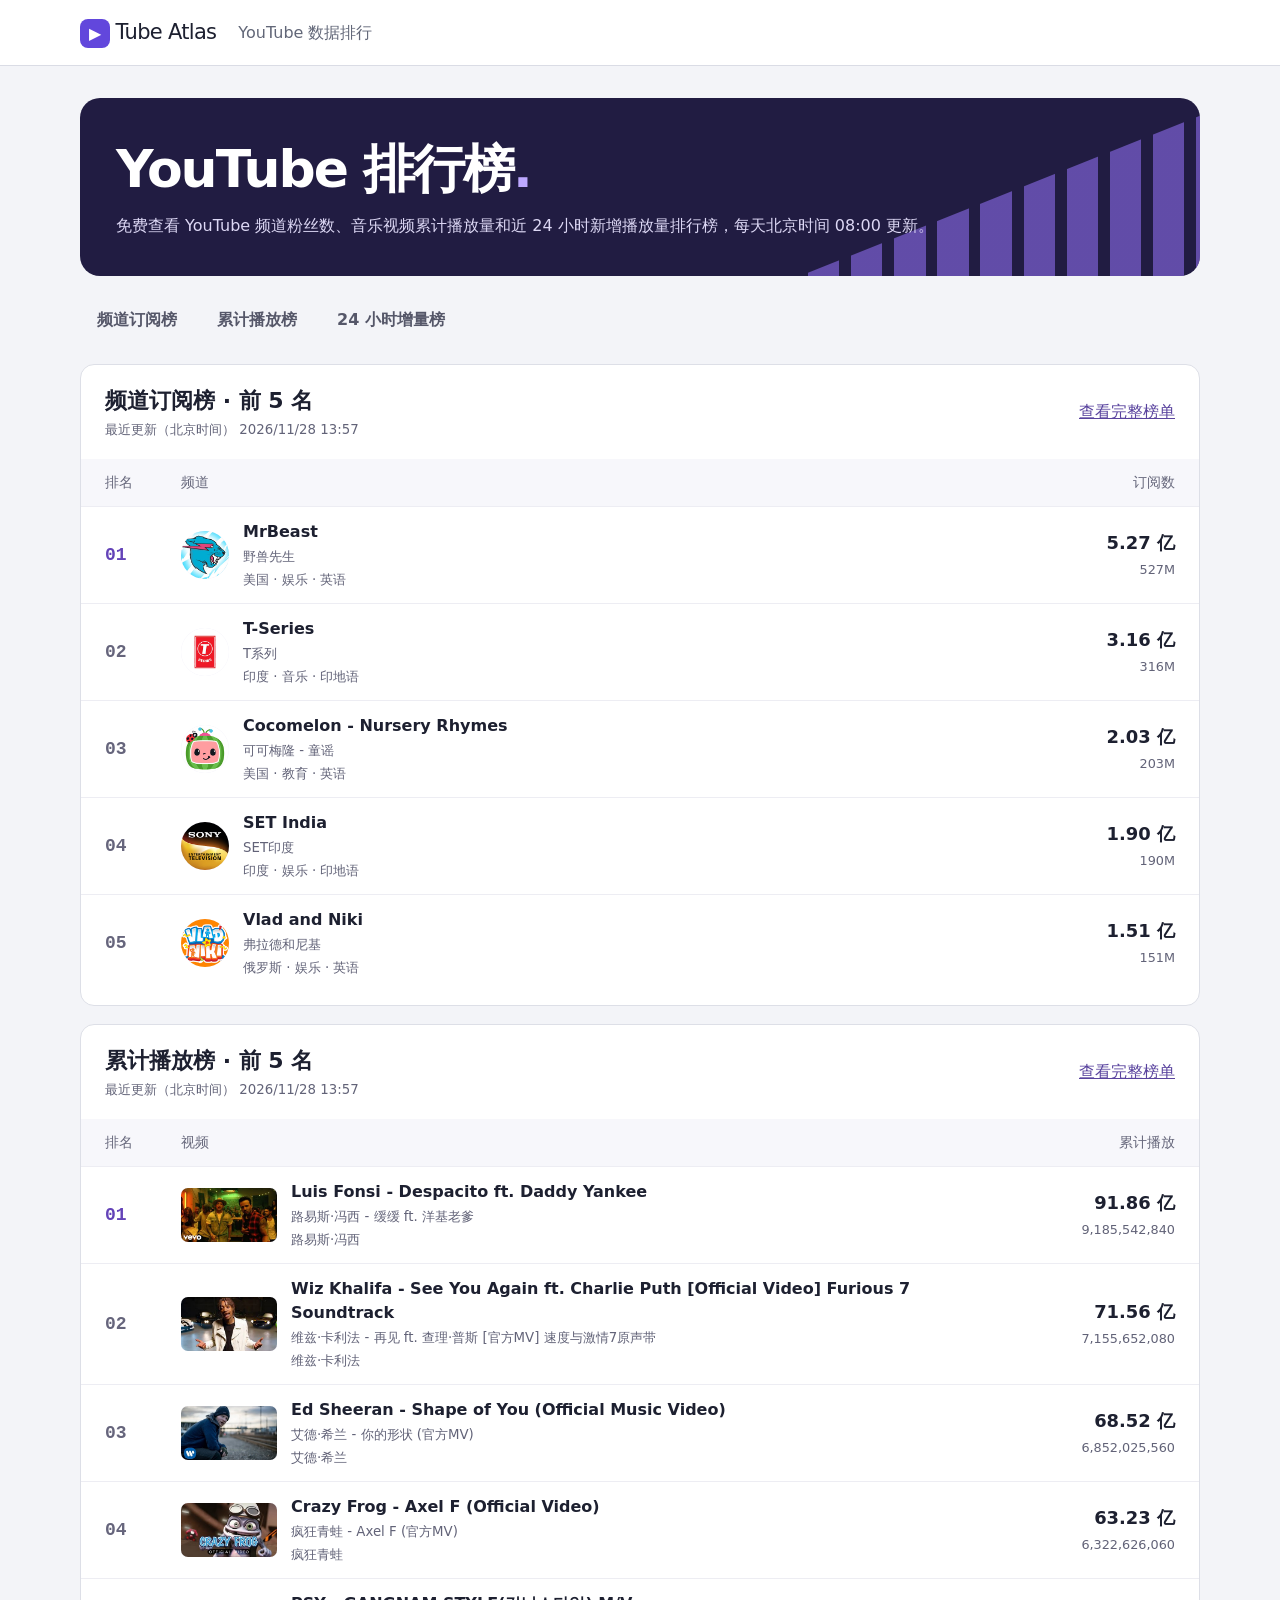
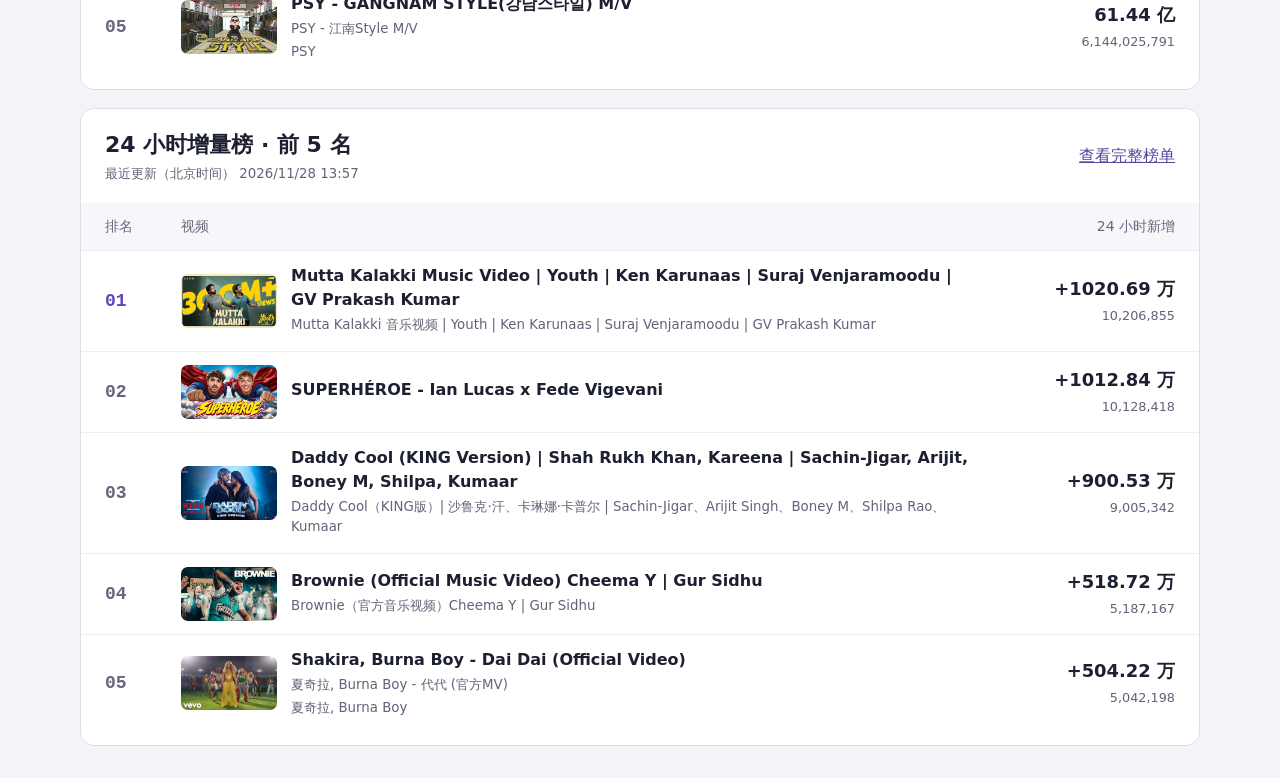
==== commit 4d7ffd64: "Publish rankings" ====
--- a/index.html
+++ b/index.html
@@ -5,7 +5,7 @@
 <header><a class="brand" href="./"><i>▶</i> Tube Atlas</a><span>YouTube 数据排行</span></header><main>
 <section class="intro"><div><h1>YouTube 排行榜<span>.</span></h1><p>免费查看 YouTube 频道粉丝数、音乐视频累计播放量和近 24 小时新增播放量排行榜，每天北京时间 08:00 更新。</p></div><div class="bars" aria-hidden="true"></div></section>
 <nav aria-label="选择榜单"><a href="channels.html">频道订阅榜</a><a href="videos.html">累计播放榜</a><a href="daily.html">24 小时增量榜</a></nav><section class="panel"><div class="tools"><div><h2><a href="channels.html">频道订阅榜 · 前 5 名</a></h2>
-<small>最近更新（北京时间） <time datetime="2026-11-27T14:19:02+08:00">2026/11/27 14:19</time></small></div>
+<small>最近更新（北京时间） <time datetime="2026-11-28T13:57:05+08:00">2026/11/28 13:57</time></small></div>
 <a href="channels.html">查看完整榜单</a></div>
 <div class="labels"><span>排名</span><span>频道</span><span>订阅数</span></div>
 <div class="row" data-channel="">
@@ -29,7 +29,7 @@
 <div class="caption"><a class="name" href="https://www.youtube.com/@VladandNiki" target="_blank" rel="noopener noreferrer">Vlad and Niki</a><small>弗拉德和尼基</small><small>俄罗斯 · 娱乐 · 英语</small></div></div>
 <div class="count"><strong>1.51 亿</strong><small>151M</small></div></div>
 <p class="status" role="status"></p></section><section class="panel"><div class="tools"><div><h2><a href="videos.html">累计播放榜 · 前 5 名</a></h2>
-<small>最近更新（北京时间） <time datetime="2026-11-27T14:19:03+08:00">2026/11/27 14:19</time></small></div>
+<small>最近更新（北京时间） <time datetime="2026-11-28T13:57:06+08:00">2026/11/28 13:57</time></small></div>
 <a href="videos.html">查看完整榜单</a></div>
 <div class="labels"><span>排名</span><span>视频</span><span>累计播放</span></div>
 <div class="row" data-channel="Luis Fonsi">
@@ -43,7 +43,7 @@
 <div class="row" data-channel="Ed Sheeran">
 <span class="rank">03</span><div class="entry"><div class="thumb cover" aria-hidden="true">E<img src="data/thumbnails/video-JGwWNGJdvx8.jpg" alt="" loading="lazy"></div>
 <div class="caption"><a class="name" href="https://www.youtube.com/watch?v=JGwWNGJdvx8" target="_blank" rel="noopener noreferrer">Ed Sheeran - Shape of You (Official Music Video)</a><small>艾德·希兰 - 你的形状 (官方MV)</small><small>艾德·希兰</small></div></div>
-<div class="count"><strong>68.50 亿</strong><small>6,850,444,727</small></div></div>
+<div class="count"><strong>68.52 亿</strong><small>6,852,025,560</small></div></div>
 <div class="row" data-channel="Crazy Frog">
 <span class="rank">04</span><div class="entry"><div class="thumb cover" aria-hidden="true">C<img src="data/thumbnails/video-k85mRPqvMbE.jpg" alt="" loading="lazy"></div>
 <div class="caption"><a class="name" href="https://www.youtube.com/watch?v=k85mRPqvMbE" target="_blank" rel="noopener noreferrer">Crazy Frog - Axel F (Official Video)</a><small>疯狂青蛙 - Axel F (官方MV)</small><small>疯狂青蛙</small></div></div>
@@ -51,29 +51,29 @@
 <div class="row" data-channel="PSY">
 <span class="rank">05</span><div class="entry"><div class="thumb cover" aria-hidden="true">P<img src="data/thumbnails/video-9bZkp7q19f0.jpg" alt="" loading="lazy"></div>
 <div class="caption"><a class="name" href="https://www.youtube.com/watch?v=9bZkp7q19f0" target="_blank" rel="noopener noreferrer">PSY - GANGNAM STYLE(강남스타일) M/V</a><small>PSY - 江南Style M/V</small><small>PSY</small></div></div>
-<div class="count"><strong>61.41 亿</strong><small>6,140,846,330</small></div></div>
+<div class="count"><strong>61.44 亿</strong><small>6,144,025,791</small></div></div>
 <p class="status" role="status"></p></section><section class="panel"><div class="tools"><div><h2><a href="daily.html">24 小时增量榜 · 前 5 名</a></h2>
-<small>最近更新（北京时间） <time datetime="2026-11-27T14:19:09+08:00">2026/11/27 14:19</time></small></div>
+<small>最近更新（北京时间） <time datetime="2026-11-28T13:57:16+08:00">2026/11/28 13:57</time></small></div>
 <a href="daily.html">查看完整榜单</a></div>
 <div class="labels"><span>排名</span><span>视频</span><span>24 小时新增</span></div>
 <div class="row" data-channel="">
 <span class="rank">01</span><div class="entry"><div class="thumb cover" aria-hidden="true">M<img src="data/thumbnails/video-jZEA2mMwL1k.jpg" alt="" loading="lazy"></div>
 <div class="caption"><a class="name" href="https://www.youtube.com/watch?v=jZEA2mMwL1k" target="_blank" rel="noopener noreferrer">Mutta Kalakki Music Video | Youth | Ken Karunaas | Suraj Venjaramoodu | GV Prakash Kumar</a><small>Mutta Kalakki 音乐视频 | Youth | Ken Karunaas | Suraj Venjaramoodu | GV Prakash Kumar</small><small></small></div></div>
-<div class="count"><strong>+1885.68 万</strong><small>18,856,833</small></div></div>
-<div class="row" data-channel="Diviki Diviki">
-<span class="rank">02</span><div class="entry"><div class="thumb cover" aria-hidden="true">D<img src="data/thumbnails/video-UckZ7N_Zt28.jpg" alt="" loading="lazy"></div>
-<div class="caption"><a class="name" href="https://www.youtube.com/watch?v=UckZ7N_Zt28" target="_blank" rel="noopener noreferrer">Diviki Diviki - January 12 Vidudala| Venkatesh,Kalyan Ram,Keerthy, Krithi| Anil Ravipudi| GV Prakash</a><small>Diviki Diviki - 1月12日视频| 文卡特什,卡延·拉姆,基尔蒂,克里希| 阿尼尔·拉维普迪| GV·普拉卡什</small><small>Diviki Diviki</small></div></div>
-<div class="count"><strong>+624.50 万</strong><small>6,244,993</small></div></div>
-<div class="row" data-channel="Anuel AA">
-<span class="rank">03</span><div class="entry"><div class="thumb cover" aria-hidden="true">A<img src="data/thumbnails/video-1lOvAvBlzSM.jpg" alt="" loading="lazy"></div>
-<div class="caption"><a class="name" href="https://www.youtube.com/watch?v=1lOvAvBlzSM" target="_blank" rel="noopener noreferrer">Anuel AA | SE TOCO EL T*TITO CON MI GL*CK (Video Oficial)</a><small>Anuel AA | 触碰小**与我的格** (官方MV)</small><small>Anuel AA</small></div></div>
-<div class="count"><strong>+512.54 万</strong><small>5,125,417</small></div></div>
+<div class="count"><strong>+1020.69 万</strong><small>10,206,855</small></div></div>
+<div class="row" data-channel="">
+<span class="rank">02</span><div class="entry"><div class="thumb cover" aria-hidden="true">S<img src="data/thumbnails/video-l9Ez9rrEsVU.jpg" alt="" loading="lazy"></div>
+<div class="caption"><a class="name" href="https://www.youtube.com/watch?v=l9Ez9rrEsVU" target="_blank" rel="noopener noreferrer">SUPERHÉROE - Ian Lucas x Fede Vigevani</a><small></small></div></div>
+<div class="count"><strong>+1012.84 万</strong><small>10,128,418</small></div></div>
+<div class="row" data-channel="">
+<span class="rank">03</span><div class="entry"><div class="thumb cover" aria-hidden="true">D<img src="data/thumbnails/video-2pIRdpQhvpU.jpg" alt="" loading="lazy"></div>
+<div class="caption"><a class="name" href="https://www.youtube.com/watch?v=2pIRdpQhvpU" target="_blank" rel="noopener noreferrer">Daddy Cool (KING Version) | Shah Rukh Khan, Kareena | Sachin-Jigar, Arijit, Boney M, Shilpa, Kumaar</a><small>Daddy Cool（KING版）| 沙鲁克·汗、卡琳娜·卡普尔 | Sachin-Jigar、Arijit Singh、Boney M、Shilpa Rao、Kumaar</small><small></small></div></div>
+<div class="count"><strong>+900.53 万</strong><small>9,005,342</small></div></div>
+<div class="row" data-channel="">
+<span class="rank">04</span><div class="entry"><div class="thumb cover" aria-hidden="true">B<img src="data/thumbnails/video-RA6R22nedK0.jpg" alt="" loading="lazy"></div>
+<div class="caption"><a class="name" href="https://www.youtube.com/watch?v=RA6R22nedK0" target="_blank" rel="noopener noreferrer">Brownie (Official Music Video) Cheema Y | Gur Sidhu</a><small>Brownie（官方音乐视频）Cheema Y | Gur Sidhu</small><small></small></div></div>
+<div class="count"><strong>+518.72 万</strong><small>5,187,167</small></div></div>
 <div class="row" data-channel="Shakira, Burna Boy">
-<span class="rank">04</span><div class="entry"><div class="thumb cover" aria-hidden="true">S<img src="data/thumbnails/video-fcnDmrtj6Sk.jpg" alt="" loading="lazy"></div>
+<span class="rank">05</span><div class="entry"><div class="thumb cover" aria-hidden="true">S<img src="data/thumbnails/video-fcnDmrtj6Sk.jpg" alt="" loading="lazy"></div>
 <div class="caption"><a class="name" href="https://www.youtube.com/watch?v=fcnDmrtj6Sk" target="_blank" rel="noopener noreferrer">Shakira, Burna Boy - Dai Dai (Official Video)</a><small>夏奇拉, Burna Boy - 代代 (官方MV)</small><small>夏奇拉, Burna Boy</small></div></div>
-<div class="count"><strong>+456.76 万</strong><small>4,567,585</small></div></div>
-<div class="row" data-channel="Dilfek">
-<span class="rank">05</span><div class="entry"><div class="thumb cover" aria-hidden="true">D<img src="data/thumbnails/video-Ddm7VUgw5Vw.jpg" alt="" loading="lazy"></div>
-<div class="caption"><a class="name" href="https://www.youtube.com/watch?v=Ddm7VUgw5Vw" target="_blank" rel="noopener noreferrer">DILRUBA DILNASHEEN - Dilfek - Rito Riba | Siddhant Kaushal | Arjun &amp; Zahabiya | Anshul Garg</a><small>DILRUBA DILNASHEEN - Dilfek - Rito Riba | 西丹特·考沙尔 | 阿琼 &amp; 扎哈比娅 | 安舒尔·加尔格</small><small>Dilfek</small></div></div>
-<div class="count"><strong>+393.43 万</strong><small>3,934,276</small></div></div>
+<div class="count"><strong>+504.22 万</strong><small>5,042,198</small></div></div>
 <p class="status" role="status"></p></section></main></body></html>
